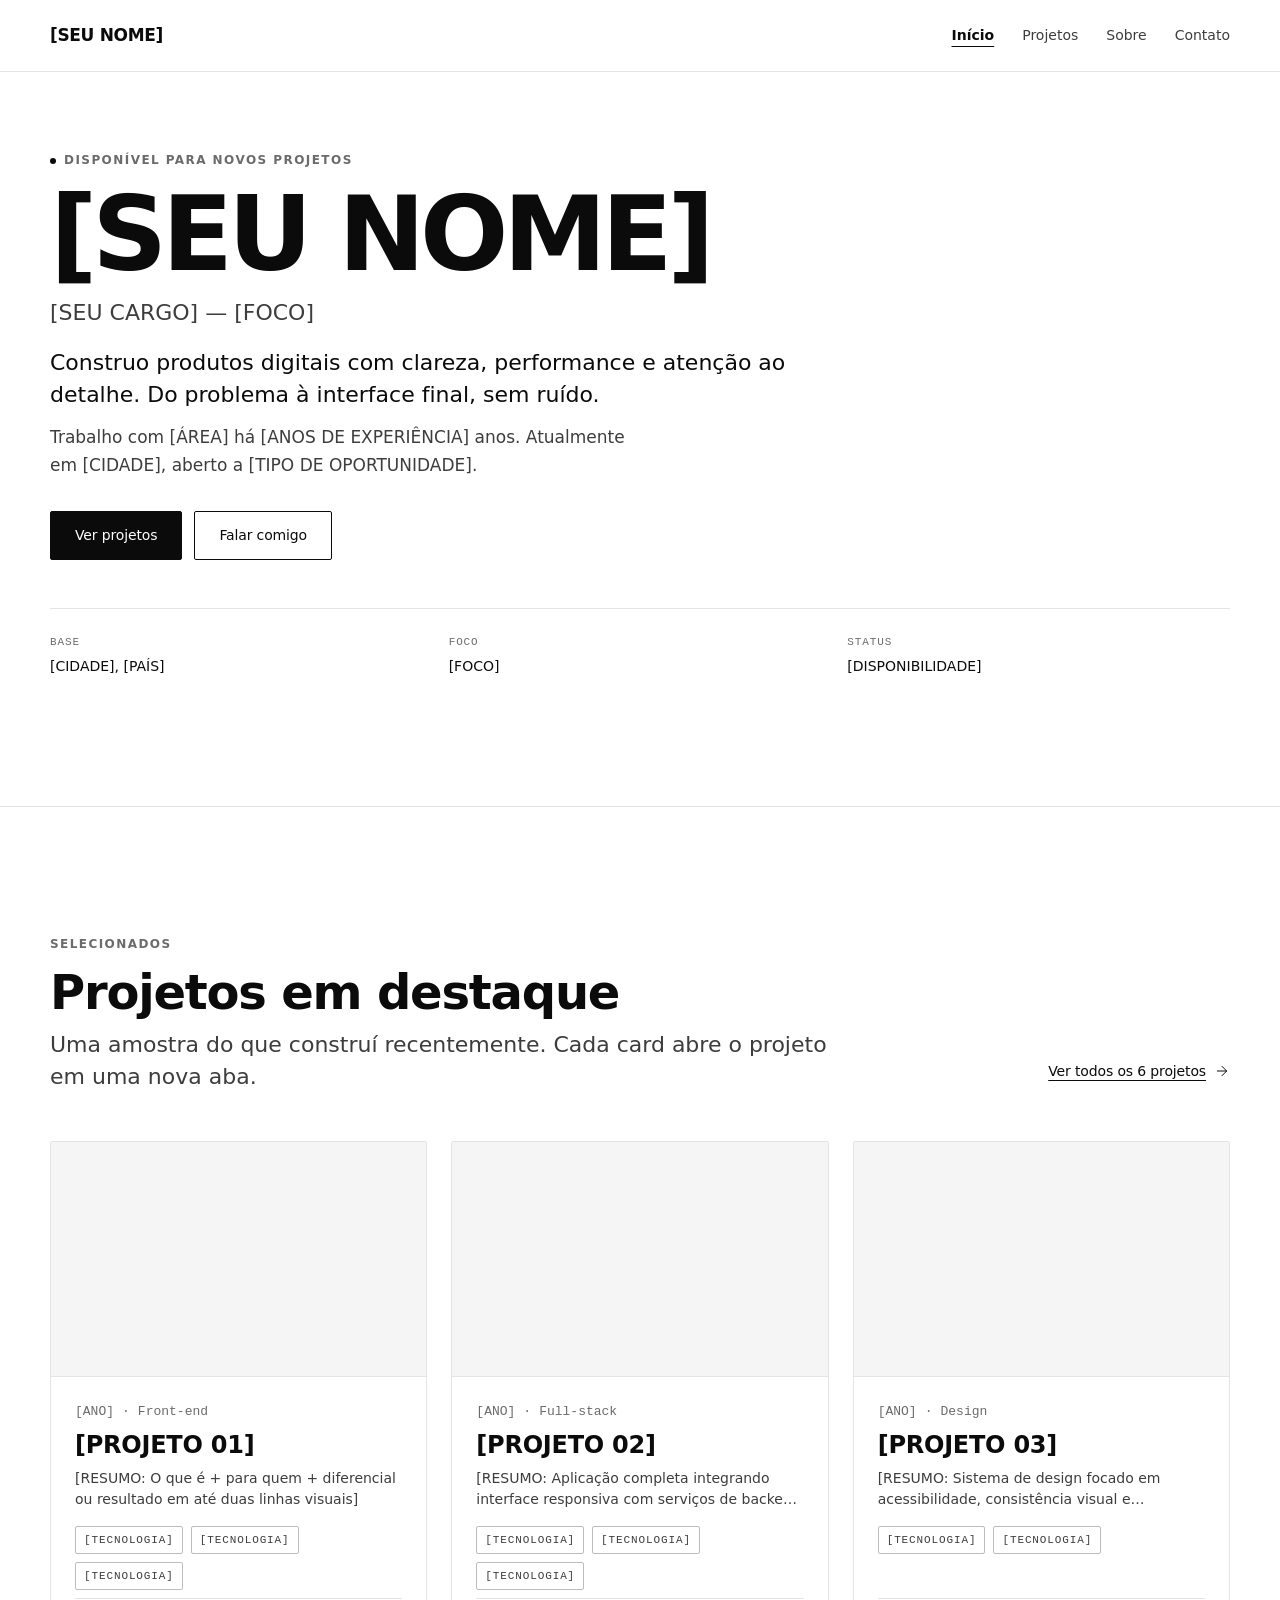
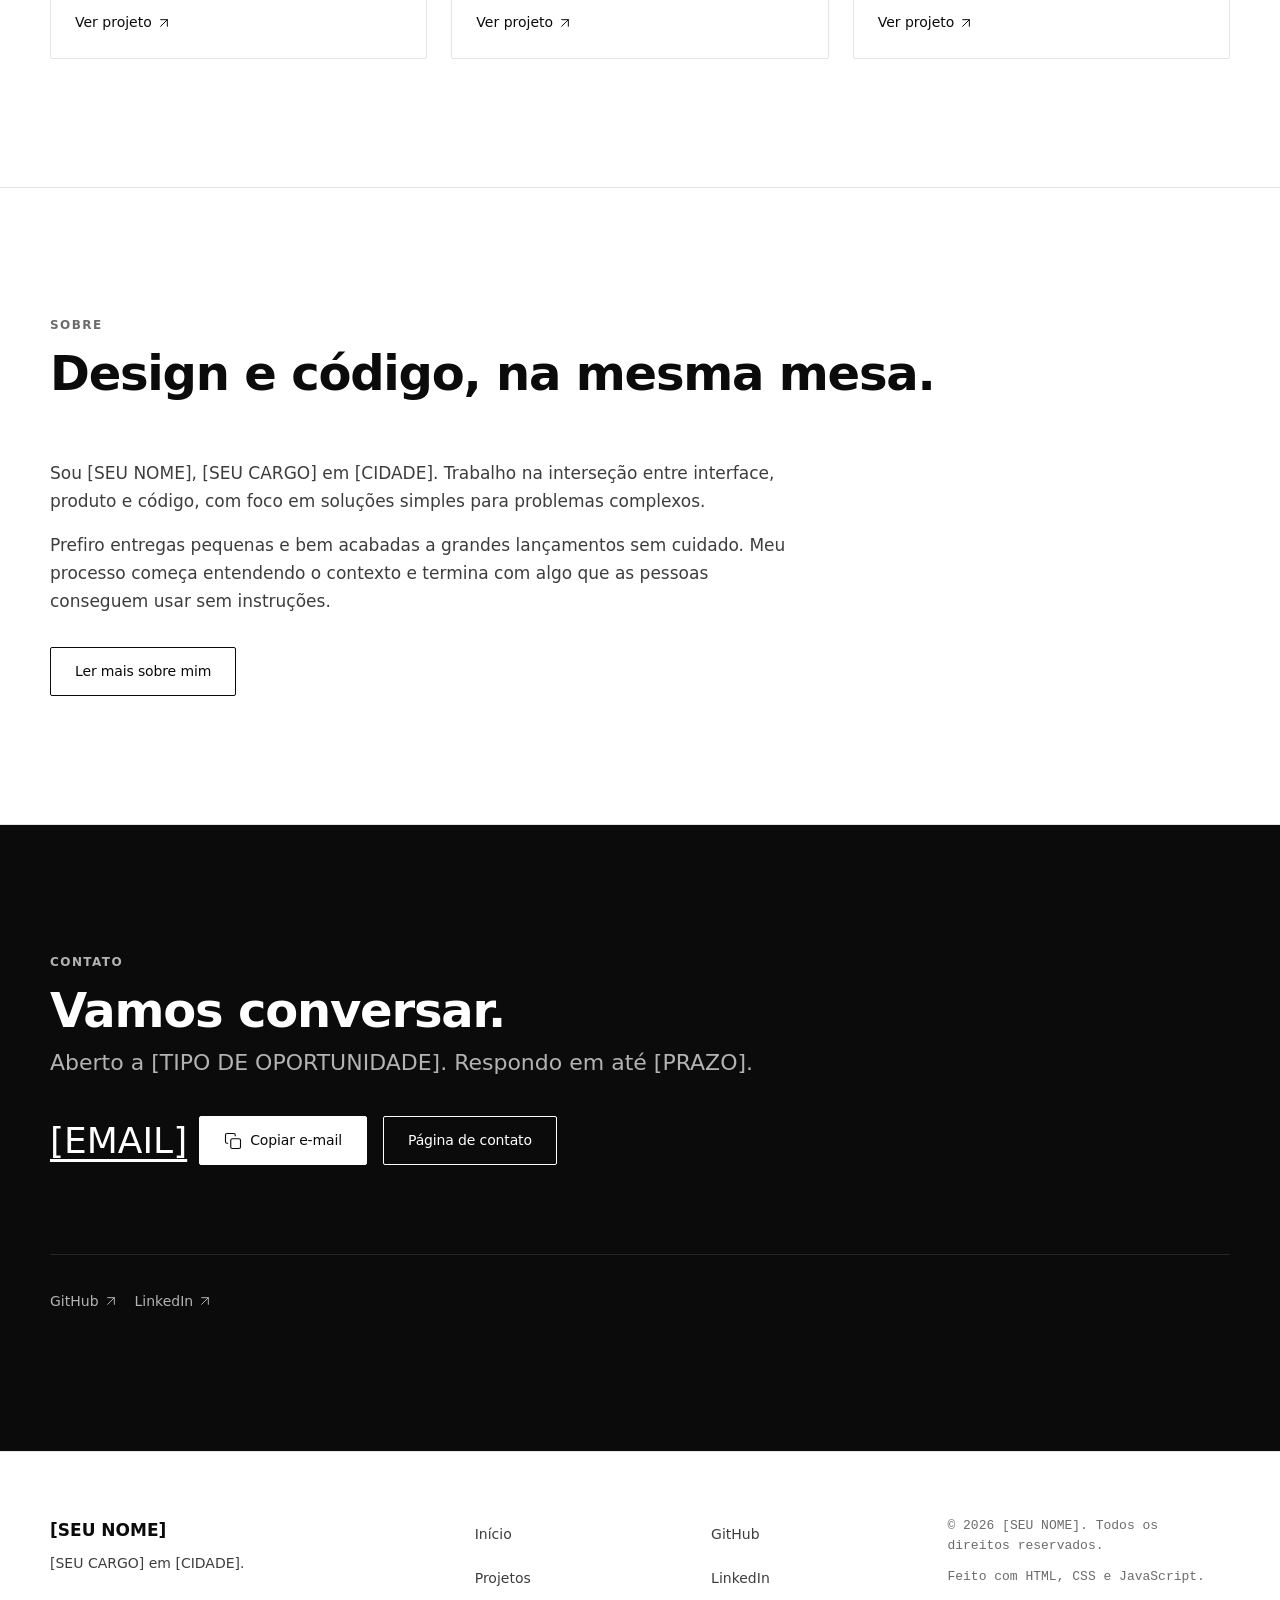
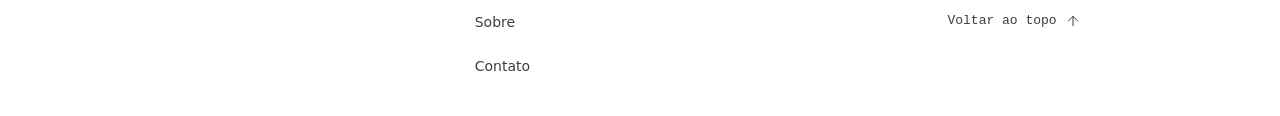
==== index.html @ 024c649b "feat: implementa site pessoal e portfolio minimalista editorial" ====
<!DOCTYPE html>
<html lang="pt-BR">
<head>
  <meta charset="UTF-8" />
  <meta name="viewport" content="width=device-width, initial-scale=1.0" />
  <!-- TODO(content): substituir pelo nome real e cargo -->
  <title>[SEU NOME] — [SEU CARGO]</title>
  <!-- TODO(content): substituir pela descrição definitiva -->
  <meta name="description" content="Portfólio de [SEU NOME], [SEU CARGO] em [CIDADE]. Projetos de [ÁREA] com foco em clareza, performance e detalhe." />
  <!-- TODO(content): substituir pelo usuário real do GitHub -->
  <link rel="canonical" href="https://[USUARIO].github.io/" />

  <!-- Open Graph textual -->
  <meta property="og:type" content="website" />
  <meta property="og:locale" content="pt_BR" />
  <!-- TODO(content): substituir nome e dados OG -->
  <meta property="og:site_name" content="[SEU NOME]" />
  <meta property="og:title" content="[SEU NOME] — [SEU CARGO]" />
  <meta property="og:description" content="Portfólio de [SEU NOME], [SEU CARGO] em [CIDADE]. Projetos de [ÁREA] com foco em clareza, performance e detalhe." />
  <meta property="og:url" content="https://[USUARIO].github.io/" />
  <meta name="twitter:card" content="summary" />
  <meta name="theme-color" content="#ffffff" />

  <link rel="stylesheet" href="assets/css/styles.css" />
</head>
<body>
  <a href="#main-content" class="skip-link">Pular para o conteúdo</a>

  <!-- Header Global -->
  <header class="site-header">
    <div class="container site-header__inner">
      <!-- TODO(content): substituir pelo nome real ou marca -->
      <a href="index.html" class="brand" aria-label="Página inicial">[SEU NOME]</a>

      <nav class="site-nav" aria-label="Navegação principal">
        <ul class="site-nav__list">
          <li><a href="index.html" class="site-nav__link" aria-current="page">Início</a></li>
          <li><a href="projetos.html" class="site-nav__link">Projetos</a></li>
          <li><a href="sobre.html" class="site-nav__link">Sobre</a></li>
          <li><a href="contato.html" class="site-nav__link">Contato</a></li>
        </ul>
      </nav>

      <button type="button" class="nav-toggle" data-nav-toggle aria-expanded="false" aria-controls="mobile-nav" aria-label="Abrir menu">
        <svg class="icon icon-menu" width="20" height="20" viewBox="0 0 24 24" fill="none" stroke="currentColor" stroke-width="1.5" stroke-linecap="round" stroke-linejoin="round" aria-hidden="true" focusable="false">
          <line x1="3" y1="12" x2="21" y2="12"></line>
          <line x1="3" y1="6" x2="21" y2="6"></line>
          <line x1="3" y1="18" x2="21" y2="18"></line>
        </svg>
        <svg class="icon icon-close" width="20" height="20" viewBox="0 0 24 24" fill="none" stroke="currentColor" stroke-width="1.5" stroke-linecap="round" stroke-linejoin="round" aria-hidden="true" focusable="false" style="display: none;">
          <line x1="18" y1="6" x2="6" y2="18"></line>
          <line x1="6" y1="6" x2="18" y2="18"></line>
        </svg>
      </button>
    </div>
  </header>

  <!-- Menu Mobile Overlay -->
  <nav id="mobile-nav" class="mobile-menu" data-mobile-menu aria-label="Navegação mobile">
    <ul class="mobile-menu__list">
      <li class="mobile-menu__item"><a href="index.html" class="mobile-menu__link" aria-current="page">Início</a></li>
      <li class="mobile-menu__item"><a href="projetos.html" class="mobile-menu__link">Projetos</a></li>
      <li class="mobile-menu__item"><a href="sobre.html" class="mobile-menu__link">Sobre</a></li>
      <li class="mobile-menu__item"><a href="contato.html" class="mobile-menu__link">Contato</a></li>
    </ul>
  </nav>

  <main id="main-content">
    <!-- Hero Section -->
    <section class="hero" id="inicio">
      <div class="container">
        <div class="hero__status">
          <span class="hero__status-dot" aria-hidden="true"></span>
          <span>Disponível para novos projetos</span>
        </div>

        <!-- TODO(content): substituir pelo nome real -->
        <h1 class="hero__title">[SEU NOME]</h1>

        <!-- TODO(content): substituir pelo cargo e foco -->
        <p class="hero__role">[SEU CARGO] — [FOCO]</p>

        <p class="hero__lead">Construo produtos digitais com clareza, performance e atenção ao detalhe. Do problema à interface final, sem ruído.</p>

        <!-- TODO(content): substituir pelos dados reais -->
        <p class="hero__bio">Trabalho com [ÁREA] há [ANOS DE EXPERIÊNCIA] anos. Atualmente em [CIDADE], aberto a [TIPO DE OPORTUNIDADE].</p>

        <div class="hero__actions">
          <a href="#destaques" class="btn btn--primary">Ver projetos</a>
          <a href="#contato" class="btn btn--secondary">Falar comigo</a>
        </div>

        <div class="hero__meta">
          <div class="hero__meta-item">
            <span class="hero__meta-label">Base</span>
            <!-- TODO(content): substituir por cidade e país -->
            <span class="hero__meta-value">[CIDADE], [PAÍS]</span>
          </div>
          <div class="hero__meta-item">
            <span class="hero__meta-label">Foco</span>
            <!-- TODO(content): substituir pelo foco profissional -->
            <span class="hero__meta-value">[FOCO]</span>
          </div>
          <div class="hero__meta-item">
            <span class="hero__meta-label">Status</span>
            <!-- TODO(content): substituir pela disponibilidade -->
            <span class="hero__meta-value">[DISPONIBILIDADE]</span>
          </div>
        </div>
      </div>
    </section>

    <!-- Seção: Projetos em Destaque -->
    <section class="section" id="destaques" data-reveal>
      <div class="container">
        <div class="section-head section-head--with-action">
          <div>
            <span class="section-head__label">Selecionados</span>
            <h2 class="section-head__title">Projetos em destaque</h2>
            <p class="section-head__lead">Uma amostra do que construí recentemente. Cada card abre o projeto em uma nova aba.</p>
          </div>
          <div class="section-head__action">
            <a href="projetos.html" class="btn btn--ghost">
              Ver todos os 6 projetos
              <svg class="icon" width="16" height="16" viewBox="0 0 24 24" fill="none" stroke="currentColor" stroke-width="1.5" stroke-linecap="round" stroke-linejoin="round" aria-hidden="true" focusable="false">
                <line x1="5" y1="12" x2="19" y2="12"></line>
                <polyline points="12 5 19 12 12 19"></polyline>
              </svg>
            </a>
          </div>
        </div>

        <div class="projects-grid">
          <!-- Projeto 01 (Front-end) -->
          <article class="project-card" data-category="frontend">
            <!-- TODO(content): substituir pela URL do projeto -->
            <a class="project-card__link" href="https://github.com/[USUARIO]/[REPO-01]" target="_blank" rel="noopener noreferrer">
              <figure class="project-card__media">
                <!-- TODO(content): substituir alt da imagem -->
                <img src="assets/img/projects/projeto-01.webp" alt="Tela do projeto [PROJETO 01] com visual monocromático e navegação fluida" width="1600" height="1000" loading="lazy" decoding="async" />
              </figure>
              <div class="project-card__body">
                <p class="project-card__meta">
                  <!-- TODO(content): ano do projeto -->
                  <span>[ANO]</span>
                  <span aria-hidden="true">·</span>
                  <span>Front-end</span>
                </p>
                <!-- TODO(content): título do projeto -->
                <h3 class="project-card__title">[PROJETO 01]</h3>
                <!-- TODO(content): resumo do projeto (máx 160 caracteres) -->
                <p class="project-card__summary">[RESUMO: O que é + para quem + diferencial ou resultado em até duas linhas visuais]</p>
                <ul class="tag-list" aria-label="Tecnologias utilizadas">
                  <!-- TODO(content): tecnologias -->
                  <li class="tag">[TECNOLOGIA]</li>
                  <li class="tag">[TECNOLOGIA]</li>
                  <li class="tag">[TECNOLOGIA]</li>
                </ul>
                <div class="project-card__footer">
                  <span class="project-card__cta">
                    Ver projeto
                    <span class="sr-only">(abre em nova aba)</span>
                    <svg class="icon" width="16" height="16" viewBox="0 0 24 24" fill="none" stroke="currentColor" stroke-width="1.5" stroke-linecap="round" stroke-linejoin="round" aria-hidden="true" focusable="false">
                      <line x1="7" y1="17" x2="17" y2="7"></line>
                      <polyline points="7 7 17 7 17 17"></polyline>
                    </svg>
                  </span>
                </div>
              </div>
            </a>
          </article>

          <!-- Projeto 02 (Full-stack) -->
          <article class="project-card" data-category="fullstack">
            <!-- TODO(content): substituir pela URL do projeto -->
            <a class="project-card__link" href="https://github.com/[USUARIO]/[REPO-02]" target="_blank" rel="noopener noreferrer">
              <figure class="project-card__media">
                <!-- TODO(content): substituir alt da imagem -->
                <img src="assets/img/projects/projeto-02.webp" alt="Tela do projeto [PROJETO 02] destacando interface de gerenciamento" width="1600" height="1000" loading="lazy" decoding="async" />
              </figure>
              <div class="project-card__body">
                <p class="project-card__meta">
                  <!-- TODO(content): ano do projeto -->
                  <span>[ANO]</span>
                  <span aria-hidden="true">·</span>
                  <span>Full-stack</span>
                </p>
                <!-- TODO(content): título do projeto -->
                <h3 class="project-card__title">[PROJETO 02]</h3>
                <!-- TODO(content): resumo do projeto -->
                <p class="project-card__summary">[RESUMO: Aplicação completa integrando interface responsiva com serviços de backend rápidos]</p>
                <ul class="tag-list" aria-label="Tecnologias utilizadas">
                  <!-- TODO(content): tecnologias -->
                  <li class="tag">[TECNOLOGIA]</li>
                  <li class="tag">[TECNOLOGIA]</li>
                  <li class="tag">[TECNOLOGIA]</li>
                </ul>
                <div class="project-card__footer">
                  <span class="project-card__cta">
                    Ver projeto
                    <span class="sr-only">(abre em nova aba)</span>
                    <svg class="icon" width="16" height="16" viewBox="0 0 24 24" fill="none" stroke="currentColor" stroke-width="1.5" stroke-linecap="round" stroke-linejoin="round" aria-hidden="true" focusable="false">
                      <line x1="7" y1="17" x2="17" y2="7"></line>
                      <polyline points="7 7 17 7 17 17"></polyline>
                    </svg>
                  </span>
                </div>
              </div>
            </a>
          </article>

          <!-- Projeto 03 (Design) -->
          <article class="project-card" data-category="design">
            <!-- TODO(content): substituir pela URL do projeto -->
            <a class="project-card__link" href="https://github.com/[USUARIO]/[REPO-03]" target="_blank" rel="noopener noreferrer">
              <figure class="project-card__media">
                <!-- TODO(content): substituir alt da imagem -->
                <img src="assets/img/projects/projeto-03.webp" alt="Tela do projeto [PROJETO 03] com documentação de design system" width="1600" height="1000" loading="lazy" decoding="async" />
              </figure>
              <div class="project-card__body">
                <p class="project-card__meta">
                  <!-- TODO(content): ano do projeto -->
                  <span>[ANO]</span>
                  <span aria-hidden="true">·</span>
                  <span>Design</span>
                </p>
                <!-- TODO(content): título do projeto -->
                <h3 class="project-card__title">[PROJETO 03]</h3>
                <!-- TODO(content): resumo do projeto -->
                <p class="project-card__summary">[RESUMO: Sistema de design focado em acessibilidade, consistência visual e componentes reutilizáveis]</p>
                <ul class="tag-list" aria-label="Tecnologias utilizadas">
                  <!-- TODO(content): tecnologias -->
                  <li class="tag">[TECNOLOGIA]</li>
                  <li class="tag">[TECNOLOGIA]</li>
                </ul>
                <div class="project-card__footer">
                  <span class="project-card__cta">
                    Ver projeto
                    <span class="sr-only">(abre em nova aba)</span>
                    <svg class="icon" width="16" height="16" viewBox="0 0 24 24" fill="none" stroke="currentColor" stroke-width="1.5" stroke-linecap="round" stroke-linejoin="round" aria-hidden="true" focusable="false">
                      <line x1="7" y1="17" x2="17" y2="7"></line>
                      <polyline points="7 7 17 7 17 17"></polyline>
                    </svg>
                  </span>
                </div>
              </div>
            </a>
          </article>
        </div>
      </div>
    </section>

    <!-- Seção: Sobre (Resumo) -->
    <section class="section" id="sobre" data-reveal>
      <div class="container">
        <div class="section-head">
          <span class="section-head__label">Sobre</span>
          <h2 class="section-head__title">Design e código, na mesma mesa.</h2>
        </div>

        <div class="about-bio" style="margin-bottom: var(--space-6);">
          <!-- TODO(content): bio resumida com dados reais -->
          <p>Sou [SEU NOME], [SEU CARGO] em [CIDADE]. Trabalho na interseção entre interface, produto e código, com foco em soluções simples para problemas complexos.</p>
          <p>Prefiro entregas pequenas e bem acabadas a grandes lançamentos sem cuidado. Meu processo começa entendendo o contexto e termina com algo que as pessoas conseguem usar sem instruções.</p>
        </div>

        <a href="sobre.html" class="btn btn--secondary">Ler mais sobre mim</a>
      </div>
    </section>

    <!-- Seção: Faixa de Contato Invertida -->
    <section class="contact-strip" id="contato" data-reveal>
      <div class="container">
        <span class="section-head__label">Contato</span>
        <h2 class="section-head__title">Vamos conversar.</h2>
        <!-- TODO(content): substituir tipo de oportunidade e prazo -->
        <p class="section-head__lead">Aberto a [TIPO DE OPORTUNIDADE]. Respondo em até [PRAZO].</p>

        <div class="contact-strip__box">
          <div class="contact-strip__email-row">
            <!-- TODO(content): substituir pelo e-mail real -->
            <a href="mailto:[EMAIL]" class="contact-strip__email">[EMAIL]</a>
            <div class="contact-strip__actions">
              <!-- TODO(content): substituir data-email pelo e-mail real -->
              <button type="button" class="btn btn--inverse" data-copy-email data-email="[EMAIL]" data-feedback-id="home-feedback">
                <svg class="icon icon-copy" width="18" height="18" viewBox="0 0 24 24" fill="none" stroke="currentColor" stroke-width="1.5" stroke-linecap="round" stroke-linejoin="round" aria-hidden="true" focusable="false">
                  <rect x="9" y="9" width="13" height="13" rx="2" ry="2"></rect>
                  <path d="M5 15H4a2 2 0 0 1-2-2V4a2 2 0 0 1 2-2h9a2 2 0 0 1 2 2v1"></path>
                </svg>
                <span>Copiar e-mail</span>
              </button>
              <a href="contato.html" class="btn btn--secondary" style="border-color: #ffffff; color: #ffffff;">Página de contato</a>
            </div>
          </div>

          <span class="copy-feedback" data-copy-feedback="home-feedback" aria-live="polite" style="color: var(--color-inverse-muted);"></span>

          <div class="contact-strip__socials">
            <!-- TODO(content): substituir links reais -->
            <a href="https://github.com/[USUARIO]" class="contact-strip__social-link" target="_blank" rel="noopener noreferrer">
              GitHub
              <span class="sr-only">(abre em nova aba)</span>
              <svg class="icon" width="16" height="16" viewBox="0 0 24 24" fill="none" stroke="currentColor" stroke-width="1.5" stroke-linecap="round" stroke-linejoin="round" aria-hidden="true" focusable="false">
                <line x1="7" y1="17" x2="17" y2="7"></line>
                <polyline points="7 7 17 7 17 17"></polyline>
              </svg>
            </a>
            <a href="https://www.linkedin.com/in/[USUARIO]/" class="contact-strip__social-link" target="_blank" rel="noopener noreferrer">
              LinkedIn
              <span class="sr-only">(abre em nova aba)</span>
              <svg class="icon" width="16" height="16" viewBox="0 0 24 24" fill="none" stroke="currentColor" stroke-width="1.5" stroke-linecap="round" stroke-linejoin="round" aria-hidden="true" focusable="false">
                <line x1="7" y1="17" x2="17" y2="7"></line>
                <polyline points="7 7 17 7 17 17"></polyline>
              </svg>
            </a>
          </div>
        </div>
      </div>
    </section>
  </main>

  <!-- Footer Global -->
  <footer class="site-footer">
    <div class="container site-footer__grid">
      <div>
        <!-- TODO(content): substituir pelo nome real e cargo -->
        <p class="site-footer__brand-title">[SEU NOME]</p>
        <p class="site-footer__tagline">[SEU CARGO] em [CIDADE].</p>
      </div>

      <nav aria-label="Navegação secundária do rodapé">
        <ul class="site-footer__nav-list">
          <li><a href="index.html" class="site-footer__link">Início</a></li>
          <li><a href="projetos.html" class="site-footer__link">Projetos</a></li>
          <li><a href="sobre.html" class="site-footer__link">Sobre</a></li>
          <li><a href="contato.html" class="site-footer__link">Contato</a></li>
        </ul>
      </nav>

      <ul class="site-footer__social-list" aria-label="Redes sociais">
        <!-- TODO(content): links sociais -->
        <li>
          <a href="https://github.com/[USUARIO]" class="site-footer__link" target="_blank" rel="noopener noreferrer">
            GitHub <span class="sr-only">(abre em nova aba)</span>
          </a>
        </li>
        <li>
          <a href="https://www.linkedin.com/in/[USUARIO]/" class="site-footer__link" target="_blank" rel="noopener noreferrer">
            LinkedIn <span class="sr-only">(abre em nova aba)</span>
          </a>
        </li>
      </ul>

      <div class="site-footer__meta">
        <!-- TODO(content): copyright -->
        <p>© <span data-year>2026</span> [SEU NOME]. Todos os direitos reservados.</p>
        <p>Feito com HTML, CSS e JavaScript.</p>
        <a href="#inicio" class="site-footer__back-to-top" data-back-to-top>
          Voltar ao topo
          <svg class="icon" width="16" height="16" viewBox="0 0 24 24" fill="none" stroke="currentColor" stroke-width="1.5" stroke-linecap="round" stroke-linejoin="round" aria-hidden="true" focusable="false">
            <line x1="12" y1="19" x2="12" y2="5"></line>
            <polyline points="5 12 12 5 19 12"></polyline>
          </svg>
        </a>
      </div>
    </div>
  </footer>

  <script src="assets/js/main.js" defer></script>
</body>
</html>
---- assets/css/styles.css ----
@layer reset, tokens, base, layout, components, utilities;

/* ==========================================================================
   Camada: Tokens do Design System
   ========================================================================== */
@layer tokens {
  :root {
    /* ---- Cor ---- */
    --color-bg: #ffffff;
    --color-bg-subtle: #f5f5f5;
    --color-ink: #0b0b0b;
    --color-ink-2: #3d3d3d;
    --color-ink-3: #6b6b6b;
    --color-line: #e4e4e4;
    --color-line-strong: #bdbdbd;
    --color-line-interactive: #8a8a8a;
    --color-inverse-bg: #0b0b0b;
    --color-inverse-ink: #ffffff;
    --color-inverse-muted: #b3b3b3;
    --color-focus: #0b0b0b;
    --color-focus-inverse: #ffffff;

    /* ---- Tipografia ---- */
    --font-sans: ui-sans-serif, system-ui, -apple-system, "Segoe UI", Roboto,
      "Helvetica Neue", Arial, sans-serif;
    --font-mono: ui-monospace, SFMono-Regular, "SF Mono", Menlo, Consolas,
      "Liberation Mono", monospace;

    --fs-display: clamp(2.75rem, 9vw, 6.5rem);
    --fs-h1: clamp(2.5rem, 6vw, 4.5rem);
    --fs-h2: clamp(2rem, 4.5vw, 3rem);
    --fs-h3: clamp(1.25rem, 1.1rem + 0.5vw, 1.5rem);
    --fs-lead: clamp(1.125rem, 1rem + 0.5vw, 1.375rem);
    --fs-body: clamp(1rem, 0.97rem + 0.15vw, 1.0625rem);
    --fs-small: 0.875rem;
    --fs-label: 0.75rem;
    --fs-mono: 0.8125rem;
    --fs-tag: 0.6875rem;

    --lh-display: 0.92;
    --lh-h1: 1;
    --lh-h2: 1.05;
    --lh-h3: 1.25;
    --lh-lead: 1.45;
    --lh-body: 1.65;
    --lh-small: 1.5;

    --tracking-display: -0.05em;
    --tracking-h1: -0.035em;
    --tracking-h2: -0.025em;
    --tracking-h3: -0.01em;
    --tracking-label: 0.12em;

    /* ---- Espaço (escala de 4px) ---- */
    --space-1: 0.25rem;  /*  4px */
    --space-2: 0.5rem;   /*  8px */
    --space-3: 0.75rem;  /* 12px */
    --space-4: 1rem;     /* 16px */
    --space-5: 1.5rem;   /* 24px */
    --space-6: 2rem;     /* 32px */
    --space-7: 3rem;     /* 48px */
    --space-8: 4rem;     /* 64px */
    --space-9: 6rem;     /* 96px */
    --space-10: 8rem;    /* 128px */

    /* ---- Layout ---- */
    --container: 73.75rem;                    /* 1180px */
    --gutter: clamp(1.25rem, 5vw, 3rem);
    --section-y: clamp(4rem, 10vw, 8rem);
    --header-h: 4rem; /* mobile: 64px; 72px a partir de 768px */
    --prose-max: 68ch;
    --lead-max: 56ch;

    /* ---- Borda ---- */
    --border: 1px solid var(--color-line);
    --border-strong: 1px solid var(--color-line-strong);
    --radius: 2px;

    /* ---- Movimento ---- */
    --ease-out: cubic-bezier(0.22, 1, 0.36, 1);
    --dur-fast: 150ms;
    --dur-base: 250ms;
    --dur-slow: 600ms;

    /* ---- Camadas ---- */
    --z-header: 100;
    --z-menu: 200;
    --z-skip: 300;
  }

  @media (min-width: 768px) {
    :root {
      --header-h: 4.5rem; /* 72px */
    }
  }

  @media (prefers-reduced-motion: reduce) {
    *,
    *::before,
    *::after {
      animation-duration: 0.01ms !important;
      animation-iteration-count: 1 !important;
      transition-duration: 0.01ms !important;
      scroll-behavior: auto !important;
    }
  }
}

/* ==========================================================================
   Camada: Reset Essencial
   ========================================================================== */
@layer reset {
  *,
  *::before,
  *::after {
    box-sizing: border-box;
    margin: 0;
    padding: 0;
  }

  html {
    scroll-behavior: smooth;
    -webkit-text-size-adjust: 100%;
  }

  body {
    min-height: 100vh;
    text-rendering: optimizeSpeed;
  }

  img,
  svg {
    display: block;
    max-width: 100%;
    height: auto;
  }

  button,
  input,
  textarea,
  select {
    font: inherit;
    color: inherit;
  }

  button {
    background: none;
    border: 0;
    cursor: pointer;
    padding: 0;
  }

  a {
    color: inherit;
    text-decoration: none;
  }

  ul,
  ol {
    list-style: none;
  }

  figure {
    margin: 0;
  }
}

/* ==========================================================================
   Camada: Base
   ========================================================================== */
@layer base {
  body {
    background-color: var(--color-bg);
    color: var(--color-ink);
    font-family: var(--font-sans);
    font-size: var(--fs-body);
    line-height: var(--lh-body);
    -webkit-font-smoothing: antialiased;
    -moz-osx-font-smoothing: grayscale;
  }

  ::selection {
    background-color: var(--color-ink);
    color: var(--color-bg);
  }

  :focus-visible {
    outline: 2px solid var(--color-focus);
    outline-offset: 2px;
  }

  h1,
  h2,
  h3,
  h4 {
    font-weight: 600;
    color: var(--color-ink);
    text-wrap: balance;
  }

  p {
    text-wrap: pretty;
  }

  hr {
    border: 0;
    border-top: 1px solid var(--color-line);
    margin: var(--space-6) 0;
  }
}

/* ==========================================================================
   Camada: Layout
   ========================================================================== */
@layer layout {
  .container {
    width: min(100% - (var(--gutter) * 2), var(--container));
    margin-inline: auto;
  }

  .section {
    padding-block: var(--section-y);
    border-bottom: 1px solid var(--color-line);
  }

  .section:last-of-type {
    border-bottom: 0;
  }

  /* ---- Header ---- */
  .site-header {
    position: sticky;
    top: 0;
    height: var(--header-h);
    background-color: var(--color-bg);
    border-bottom: 1px solid var(--color-line);
    z-index: var(--z-header);
  }

  .site-header__inner {
    height: 100%;
    display: flex;
    align-items: center;
    justify-content: space-between;
  }

  .brand {
    font-size: var(--fs-body);
    font-weight: 600;
    letter-spacing: -0.02em;
    color: var(--color-ink);
    display: inline-flex;
    align-items: center;
    min-height: 44px;
  }

  .brand:hover {
    color: var(--color-ink-2);
  }

  .site-nav {
    display: none;
  }

  @media (min-width: 768px) {
    .site-nav {
      display: flex;
    }

    .site-nav__list {
      display: flex;
      gap: 28px;
      align-items: center;
    }

    .site-nav__link {
      display: inline-flex;
      align-items: center;
      min-height: 44px;
      font-size: var(--fs-small);
      color: var(--color-ink-2);
      transition: color var(--dur-fast) var(--ease-out);
    }

    .site-nav__link:hover {
      color: var(--color-ink);
    }

    .site-nav__link[aria-current="page"] {
      color: var(--color-ink);
      font-weight: 600;
      text-decoration: underline;
      text-underline-offset: 6px;
      text-decoration-thickness: 1px;
    }
  }

  .nav-toggle {
    display: flex;
    align-items: center;
    justify-content: center;
    width: 44px;
    height: 44px;
    color: var(--color-ink);
    border: 1px solid transparent;
    border-radius: var(--radius);
  }

  .nav-toggle:focus-visible {
    border-color: var(--color-focus);
  }

  @media (min-width: 768px) {
    .nav-toggle {
      display: none;
    }
  }

  /* ---- Menu Mobile Overlay ---- */
  .mobile-menu {
    position: fixed;
    top: var(--header-h);
    left: 0;
    width: 100%;
    height: calc(100vh - var(--header-h));
    background-color: var(--color-bg);
    z-index: var(--z-menu);
    padding: var(--space-6) var(--gutter);
    display: flex;
    flex-direction: column;
    visibility: hidden;
    opacity: 0;
    pointer-events: none;
    transform: translateY(-8px);
    transition: opacity var(--dur-base) var(--ease-out),
      transform var(--dur-base) var(--ease-out),
      visibility var(--dur-base);
  }

  .mobile-menu.is-open {
    visibility: visible;
    opacity: 1;
    pointer-events: auto;
    transform: translateY(0);
  }

  .mobile-menu__list {
    display: flex;
    flex-direction: column;
  }

  .mobile-menu__item {
    border-bottom: 1px solid var(--color-line);
  }

  .mobile-menu__link {
    display: flex;
    align-items: center;
    min-height: 56px;
    font-size: var(--fs-h2);
    font-weight: 600;
    letter-spacing: var(--tracking-h2);
    color: var(--color-ink);
  }

  .mobile-menu__link[aria-current="page"] {
    text-decoration: underline;
    text-underline-offset: 6px;
  }

  /* ---- Footer ---- */
  .site-footer {
    background-color: var(--color-bg);
    border-top: 1px solid var(--color-line);
    padding-block: var(--space-8) var(--space-6);
  }

  .site-footer__grid {
    display: grid;
    grid-template-columns: 1fr;
    gap: var(--space-6);
  }

  @media (min-width: 768px) {
    .site-footer__grid {
      grid-template-columns: 2fr 1fr 1fr 1.5fr;
      gap: var(--space-7);
    }
  }

  .site-footer__brand-title {
    font-size: var(--fs-body);
    font-weight: 600;
    margin-bottom: var(--space-2);
  }

  .site-footer__tagline {
    font-size: var(--fs-small);
    color: var(--color-ink-2);
    max-width: 32ch;
  }

  .site-footer__nav-list,
  .site-footer__social-list {
    display: flex;
    flex-direction: column;
    gap: var(--space-2);
  }

  .site-footer__link {
    display: inline-flex;
    align-items: center;
    min-height: 36px;
    font-size: var(--fs-small);
    color: var(--color-ink-2);
    transition: color var(--dur-fast) var(--ease-out);
  }

  .site-footer__link:hover {
    color: var(--color-ink);
  }

  .site-footer__meta {
    font-family: var(--font-mono);
    font-size: var(--fs-mono);
    color: var(--color-ink-3);
    line-height: 1.5;
    display: flex;
    flex-direction: column;
    gap: var(--space-3);
  }

  .site-footer__back-to-top {
    display: inline-flex;
    align-items: center;
    gap: var(--space-2);
    font-family: var(--font-mono);
    font-size: var(--fs-mono);
    color: var(--color-ink-2);
    min-height: 44px;
  }

  .site-footer__back-to-top:hover {
    color: var(--color-ink);
  }
}

/* ==========================================================================
   Camada: Componentes
   ========================================================================== */
@layer components {
  /* ---- Botões ---- */
  .btn {
    display: inline-flex;
    align-items: center;
    justify-content: center;
    gap: var(--space-2);
    min-height: 44px;
    padding: 12px 24px;
    border-radius: var(--radius);
    font-size: var(--fs-small);
    font-weight: 500;
    letter-spacing: -0.01em;
    cursor: pointer;
    text-align: center;
    transition: background-color var(--dur-fast) var(--ease-out),
      color var(--dur-fast) var(--ease-out),
      border-color var(--dur-fast) var(--ease-out),
      transform var(--dur-fast) var(--ease-out);
  }

  .btn:active {
    transform: translateY(1px);
  }

  .btn--primary {
    background-color: var(--color-ink);
    color: var(--color-bg);
    border: 1px solid var(--color-ink);
  }

  .btn--primary:hover {
    background-color: #262626;
    border-color: #262626;
  }

  .btn--secondary {
    background-color: transparent;
    color: var(--color-ink);
    border: 1px solid var(--color-ink);
  }

  .btn--secondary:hover {
    background-color: var(--color-ink);
    color: var(--color-bg);
  }

  .btn--inverse {
    background-color: var(--color-inverse-ink);
    color: var(--color-inverse-bg);
    border: 1px solid var(--color-inverse-ink);
  }

  .btn--inverse:hover {
    background-color: #e4e4e4;
  }

  .btn--inverse:focus-visible {
    outline-color: var(--color-focus-inverse);
  }

  .btn--ghost {
    background-color: transparent;
    color: var(--color-ink);
    border: 0;
    padding: 0;
    min-height: 44px;
    text-decoration: underline;
    text-underline-offset: 4px;
  }

  .btn--ghost:hover {
    color: var(--color-ink-2);
  }

  /* ---- Tags ---- */
  .tag-list {
    display: flex;
    flex-wrap: wrap;
    gap: var(--space-2);
  }

  .tag {
    font-family: var(--font-mono);
    font-size: var(--fs-tag);
    text-transform: uppercase;
    letter-spacing: 0.08em;
    padding: 4px 8px;
    border: 1px solid var(--color-line-strong);
    border-radius: var(--radius);
    color: var(--color-ink-2);
    background-color: transparent;
    user-select: none;
  }

  /* ---- Section Header ---- */
  .section-head {
    margin-bottom: var(--space-6);
  }

  @media (min-width: 768px) {
    .section-head {
      margin-bottom: var(--space-7);
      display: flex;
      flex-direction: column;
    }

    .section-head--with-action {
      display: grid;
      grid-template-columns: 1fr auto;
      align-items: flex-end;
      gap: var(--space-4);
    }
  }

  .section-head__label {
    font-size: var(--fs-label);
    font-weight: 600;
    text-transform: uppercase;
    letter-spacing: var(--tracking-label);
    color: var(--color-ink-3);
    margin-bottom: var(--space-3);
    display: block;
  }

  .section-head__title {
    font-size: var(--fs-h2);
    letter-spacing: var(--tracking-h2);
    line-height: var(--lh-h2);
    color: var(--color-ink);
    margin-bottom: var(--space-3);
  }

  .section-head__lead {
    font-size: var(--fs-lead);
    line-height: var(--lh-lead);
    color: var(--color-ink-2);
    max-width: var(--lead-max);
  }

  .section-head__action {
    margin-top: var(--space-4);
  }

  @media (min-width: 768px) {
    .section-head__action {
      margin-top: 0;
    }
  }

  /* ---- Hero ---- */
  .hero {
    padding-top: clamp(3rem, 8vh, 6rem);
    padding-bottom: var(--section-y);
    border-bottom: 1px solid var(--color-line);
  }

  .hero__status {
    display: inline-flex;
    align-items: center;
    gap: var(--space-2);
    font-size: var(--fs-label);
    font-weight: 600;
    text-transform: uppercase;
    letter-spacing: var(--tracking-label);
    color: var(--color-ink-3);
    margin-bottom: var(--space-4);
  }

  .hero__status-dot {
    width: 6px;
    height: 6px;
    border-radius: 50%;
    background-color: var(--color-ink);
  }

  .hero__title {
    font-size: var(--fs-display);
    line-height: var(--lh-display);
    letter-spacing: var(--tracking-display);
    color: var(--color-ink);
    margin-bottom: var(--space-3);
  }

  .hero__role {
    font-size: var(--fs-lead);
    color: var(--color-ink-2);
    margin-bottom: var(--space-4);
    font-weight: 500;
  }

  .hero__lead {
    font-size: var(--fs-lead);
    line-height: var(--lh-lead);
    color: var(--color-ink);
    max-width: var(--lead-max);
    margin-bottom: var(--space-3);
  }

  .hero__bio {
    font-size: var(--fs-body);
    line-height: var(--lh-body);
    color: var(--color-ink-2);
    max-width: var(--lead-max);
    margin-bottom: var(--space-6);
  }

  .hero__actions {
    display: flex;
    flex-direction: column;
    gap: var(--space-3);
    margin-bottom: var(--space-7);
  }

  @media (min-width: 640px) {
    .hero__actions {
      flex-direction: row;
      align-items: center;
    }
  }

  .hero__meta {
    display: grid;
    grid-template-columns: 1fr;
    gap: var(--space-4);
    padding-top: var(--space-5);
    border-top: 1px solid var(--color-line);
  }

  @media (min-width: 640px) {
    .hero__meta {
      grid-template-columns: repeat(3, 1fr);
    }
  }

  .hero__meta-item {
    display: flex;
    flex-direction: column;
    gap: var(--space-1);
  }

  .hero__meta-label {
    font-family: var(--font-mono);
    font-size: var(--fs-tag);
    text-transform: uppercase;
    letter-spacing: 0.08em;
    color: var(--color-ink-3);
  }

  .hero__meta-value {
    font-size: var(--fs-small);
    color: var(--color-ink);
  }

  /* ---- Project Card ---- */
  .projects-grid {
    display: grid;
    grid-template-columns: 1fr;
    gap: var(--space-4);
  }

  @media (min-width: 640px) {
    .projects-grid {
      grid-template-columns: repeat(2, 1fr);
      gap: var(--space-5);
    }
  }

  @media (min-width: 1024px) {
    .projects-grid {
      grid-template-columns: repeat(3, 1fr);
      gap: var(--space-5);
    }
  }

  .project-card {
    border: 1px solid var(--color-line);
    border-radius: var(--radius);
    background-color: var(--color-bg);
    transition: border-color var(--dur-base) var(--ease-out),
      transform var(--dur-base) var(--ease-out);
    display: flex;
    flex-direction: column;
  }

  .project-card:hover {
    border-color: var(--color-ink);
    transform: translateY(-2px);
  }

  .project-card:focus-within {
    border-color: var(--color-ink);
  }

  .project-card__link {
    display: flex;
    flex-direction: column;
    height: 100%;
    color: inherit;
  }

  .project-card__media {
    aspect-ratio: 16 / 10;
    background-color: var(--color-bg-subtle);
    overflow: hidden;
    border-bottom: 1px solid var(--color-line);
    position: relative;
  }

  .project-card__media img {
    width: 100%;
    height: 100%;
    object-fit: cover;
    filter: grayscale(1) contrast(1.05);
    transition: transform var(--dur-base) var(--ease-out);
  }

  .project-card:hover .project-card__media img {
    transform: scale(1.03);
  }

  .project-card__body {
    padding: var(--space-4);
    display: flex;
    flex-direction: column;
    flex-grow: 1;
    gap: var(--space-2);
  }

  @media (min-width: 768px) {
    .project-card__body {
      padding: var(--space-5);
    }
  }

  .project-card__meta {
    font-family: var(--font-mono);
    font-size: var(--fs-mono);
    color: var(--color-ink-3);
    display: flex;
    align-items: center;
    gap: var(--space-2);
  }

  .project-card__title {
    font-size: var(--fs-h3);
    line-height: var(--lh-h3);
    letter-spacing: var(--tracking-h3);
    color: var(--color-ink);
  }

  .project-card__summary {
    font-size: var(--fs-small);
    line-height: var(--lh-small);
    color: var(--color-ink-2);
    display: -webkit-box;
    -webkit-line-clamp: 2;
    -webkit-box-orient: vertical;
    overflow: hidden;
    margin-bottom: var(--space-2);
  }

  .project-card__footer {
    margin-top: auto;
    display: flex;
    align-items: center;
    justify-content: space-between;
    padding-top: var(--space-3);
    border-top: 1px solid var(--color-line);
  }

  .project-card__cta {
    display: inline-flex;
    align-items: center;
    gap: var(--space-1);
    font-size: var(--fs-small);
    font-weight: 500;
    color: var(--color-ink);
  }

  /* ---- Filtros (projetos.html) ---- */
  .filters {
    display: none;
    margin-bottom: var(--space-6);
  }

  html.js .filters {
    display: flex;
    flex-direction: column;
    gap: var(--space-3);
  }

  @media (min-width: 768px) {
    html.js .filters {
      flex-direction: row;
      align-items: center;
      justify-content: space-between;
    }
  }

  .filters__list {
    display: flex;
    flex-wrap: wrap;
    gap: var(--space-2);
  }

  .filter-btn {
    height: 40px;
    padding-inline: 16px;
    font-family: var(--font-mono);
    font-size: var(--fs-tag);
    text-transform: uppercase;
    letter-spacing: 0.08em;
    border: 1px solid var(--color-line-interactive);
    border-radius: var(--radius);
    color: var(--color-ink);
    background-color: transparent;
    transition: border-color var(--dur-fast), background-color var(--dur-fast),
      color var(--dur-fast);
  }

  .filter-btn:hover {
    border-color: var(--color-ink);
  }

  .filter-btn[aria-pressed="true"] {
    background-color: var(--color-ink);
    color: var(--color-bg);
    border-color: var(--color-ink);
  }

  .filters__status {
    font-family: var(--font-mono);
    font-size: var(--fs-mono);
    color: var(--color-ink-3);
  }

  /* ---- Estado Vazio ---- */
  .empty-state {
    display: none;
    text-align: center;
    padding-block: var(--space-8);
    grid-column: 1 / -1;
  }

  .empty-state.is-visible {
    display: block;
  }

  .empty-state__title {
    font-size: var(--fs-h3);
    margin-bottom: var(--space-2);
  }

  .empty-state__text {
    font-size: var(--fs-small);
    color: var(--color-ink-2);
    margin-bottom: var(--space-5);
  }

  /* ---- Faixa de Contato Invertida ---- */
  .contact-strip {
    background-color: var(--color-inverse-bg);
    color: var(--color-inverse-ink);
    padding-block: var(--section-y);
  }

  .contact-strip .section-head__label {
    color: var(--color-inverse-muted);
  }

  .contact-strip .section-head__title {
    color: var(--color-inverse-ink);
  }

  .contact-strip .section-head__lead {
    color: var(--color-inverse-muted);
  }

  .contact-strip__box {
    display: flex;
    flex-direction: column;
    gap: var(--space-5);
    margin-top: var(--space-6);
  }

  .contact-strip__email-row {
    display: flex;
    flex-direction: column;
    gap: var(--space-3);
  }

  @media (min-width: 640px) {
    .contact-strip__email-row {
      flex-direction: row;
      align-items: center;
    }
  }

  .contact-strip__email {
    font-size: clamp(1.25rem, 4vw, 2.25rem);
    font-weight: 500;
    color: var(--color-inverse-ink);
    text-decoration: underline;
    text-underline-offset: 6px;
  }

  .contact-strip__email:hover {
    color: var(--color-inverse-muted);
  }

  .contact-strip__actions {
    display: flex;
    flex-wrap: wrap;
    align-items: center;
    gap: var(--space-4);
  }

  .contact-strip__socials {
    display: flex;
    flex-wrap: wrap;
    gap: var(--space-4);
    margin-top: var(--space-4);
    padding-top: var(--space-5);
    border-top: 1px solid #262626;
  }

  .contact-strip__social-link {
    display: inline-flex;
    align-items: center;
    gap: var(--space-1);
    font-size: var(--fs-small);
    color: var(--color-inverse-muted);
    min-height: 44px;
    transition: color var(--dur-fast);
  }

  .contact-strip__social-link:hover {
    color: var(--color-inverse-ink);
  }

  /* ---- Página Sobre (sobre.html) ---- */
  .about-intro {
    display: grid;
    grid-template-columns: 1fr;
    gap: var(--space-6);
    margin-bottom: var(--space-8);
  }

  @media (min-width: 900px) {
    .about-intro {
      grid-template-columns: 5fr 7fr;
      gap: var(--space-8);
      align-items: flex-start;
    }
  }

  .about-portrait {
    aspect-ratio: 4 / 5;
    background-color: var(--color-bg-subtle);
    border: 1px solid var(--color-line);
    overflow: hidden;
  }

  .about-portrait img {
    width: 100%;
    height: 100%;
    object-fit: cover;
    filter: grayscale(1) contrast(1.05);
  }

  .about-portrait figcaption {
    font-family: var(--font-mono);
    font-size: var(--fs-mono);
    color: var(--color-ink-3);
    margin-top: var(--space-2);
  }

  .about-bio {
    font-size: var(--fs-body);
    line-height: var(--lh-body);
    color: var(--color-ink);
    max-width: var(--prose-max);
    display: flex;
    flex-direction: column;
    gap: var(--space-4);
  }

  .about-bio p {
    color: var(--color-ink-2);
  }

  .stack-grid {
    display: grid;
    grid-template-columns: 1fr;
    gap: var(--space-6);
  }

  @media (min-width: 768px) {
    .stack-grid {
      grid-template-columns: repeat(3, 1fr);
    }
  }

  .stack-group__title {
    font-size: var(--fs-small);
    font-weight: 600;
    margin-bottom: var(--space-3);
    text-transform: uppercase;
    letter-spacing: 0.05em;
  }

  .timeline {
    display: flex;
    flex-direction: column;
    border-top: 1px solid var(--color-line);
  }

  .timeline__item {
    display: grid;
    grid-template-columns: 1fr;
    gap: var(--space-2);
    padding-block: var(--space-5);
    border-bottom: 1px solid var(--color-line);
  }

  @media (min-width: 768px) {
    .timeline__item {
      grid-template-columns: 180px 1fr;
      gap: var(--space-6);
    }
  }

  .timeline__period {
    font-family: var(--font-mono);
    font-size: var(--fs-mono);
    color: var(--color-ink-3);
  }

  .timeline__role {
    font-size: var(--fs-body);
    font-weight: 600;
    color: var(--color-ink);
    margin-bottom: var(--space-1);
  }

  .timeline__desc {
    font-size: var(--fs-small);
    color: var(--color-ink-2);
    line-height: var(--lh-small);
  }

  .principles-grid {
    display: grid;
    grid-template-columns: 1fr;
    gap: var(--space-6);
  }

  @media (min-width: 768px) {
    .principles-grid {
      grid-template-columns: repeat(3, 1fr);
    }
  }

  .principle-card__title {
    font-size: var(--fs-h3);
    margin-bottom: var(--space-2);
  }

  .principle-card__text {
    font-size: var(--fs-small);
    color: var(--color-ink-2);
    line-height: var(--lh-small);
  }

  /* ---- Página de Contato (contato.html) ---- */
  .contact-email-box {
    margin-block: var(--space-6);
    display: flex;
    flex-direction: column;
    gap: var(--space-4);
  }

  .contact-email-box__main {
    display: flex;
    flex-direction: column;
    gap: var(--space-3);
  }

  @media (min-width: 640px) {
    .contact-email-box__main {
      flex-direction: row;
      align-items: center;
    }
  }

  .contact-email-box__link {
    font-size: clamp(1.5rem, 5vw, 2.5rem);
    font-weight: 500;
    color: var(--color-ink);
    text-decoration: underline;
    text-underline-offset: 6px;
  }

  .copy-feedback {
    font-family: var(--font-mono);
    font-size: var(--fs-mono);
    color: var(--color-ink-2);
    min-height: 20px;
    display: inline-flex;
    align-items: center;
    gap: var(--space-1);
  }

  .contact-details {
    display: grid;
    grid-template-columns: 1fr;
    border-top: 1px solid var(--color-line);
    margin-block: var(--space-7);
  }

  .contact-details__row {
    display: grid;
    grid-template-columns: 1fr;
    gap: var(--space-1);
    padding-block: var(--space-4);
    border-bottom: 1px solid var(--color-line);
  }

  @media (min-width: 640px) {
    .contact-details__row {
      grid-template-columns: 200px 1fr;
    }
  }

  .contact-details__dt {
    font-family: var(--font-mono);
    font-size: var(--fs-mono);
    color: var(--color-ink-3);
    text-transform: uppercase;
    letter-spacing: 0.05em;
  }

  .contact-details__dd {
    font-size: var(--fs-small);
    color: var(--color-ink);
  }

  .contact-note {
    font-size: var(--fs-small);
    color: var(--color-ink-3);
    font-style: italic;
    margin-top: var(--space-4);
  }
}

/* ==========================================================================
   Camada: Utilitários
   ========================================================================== */
@layer utilities {
  .sr-only {
    position: absolute;
    width: 1px;
    height: 1px;
    padding: 0;
    margin: -1px;
    overflow: hidden;
    clip: rect(0, 0, 0, 0);
    white-space: nowrap;
    border: 0;
  }

  .skip-link {
    position: absolute;
    top: -100px;
    left: var(--space-4);
    background-color: var(--color-ink);
    color: var(--color-bg);
    padding: var(--space-3) var(--space-4);
    z-index: var(--z-skip);
    font-size: var(--fs-small);
    font-weight: 600;
    border-radius: var(--radius);
    transition: top var(--dur-fast) var(--ease-out);
  }

  .skip-link:focus {
    top: var(--space-4);
  }

  .no-scroll {
    overflow: hidden;
  }

  /* ---- Reveal ao Rolar ---- */
  html.js [data-reveal] {
    opacity: 0;
    transform: translateY(14px);
    transition: opacity var(--dur-slow) var(--ease-out),
      transform var(--dur-slow) var(--ease-out);
  }

  html.js [data-reveal].is-revealed {
    opacity: 1;
    transform: translateY(0);
  }
}
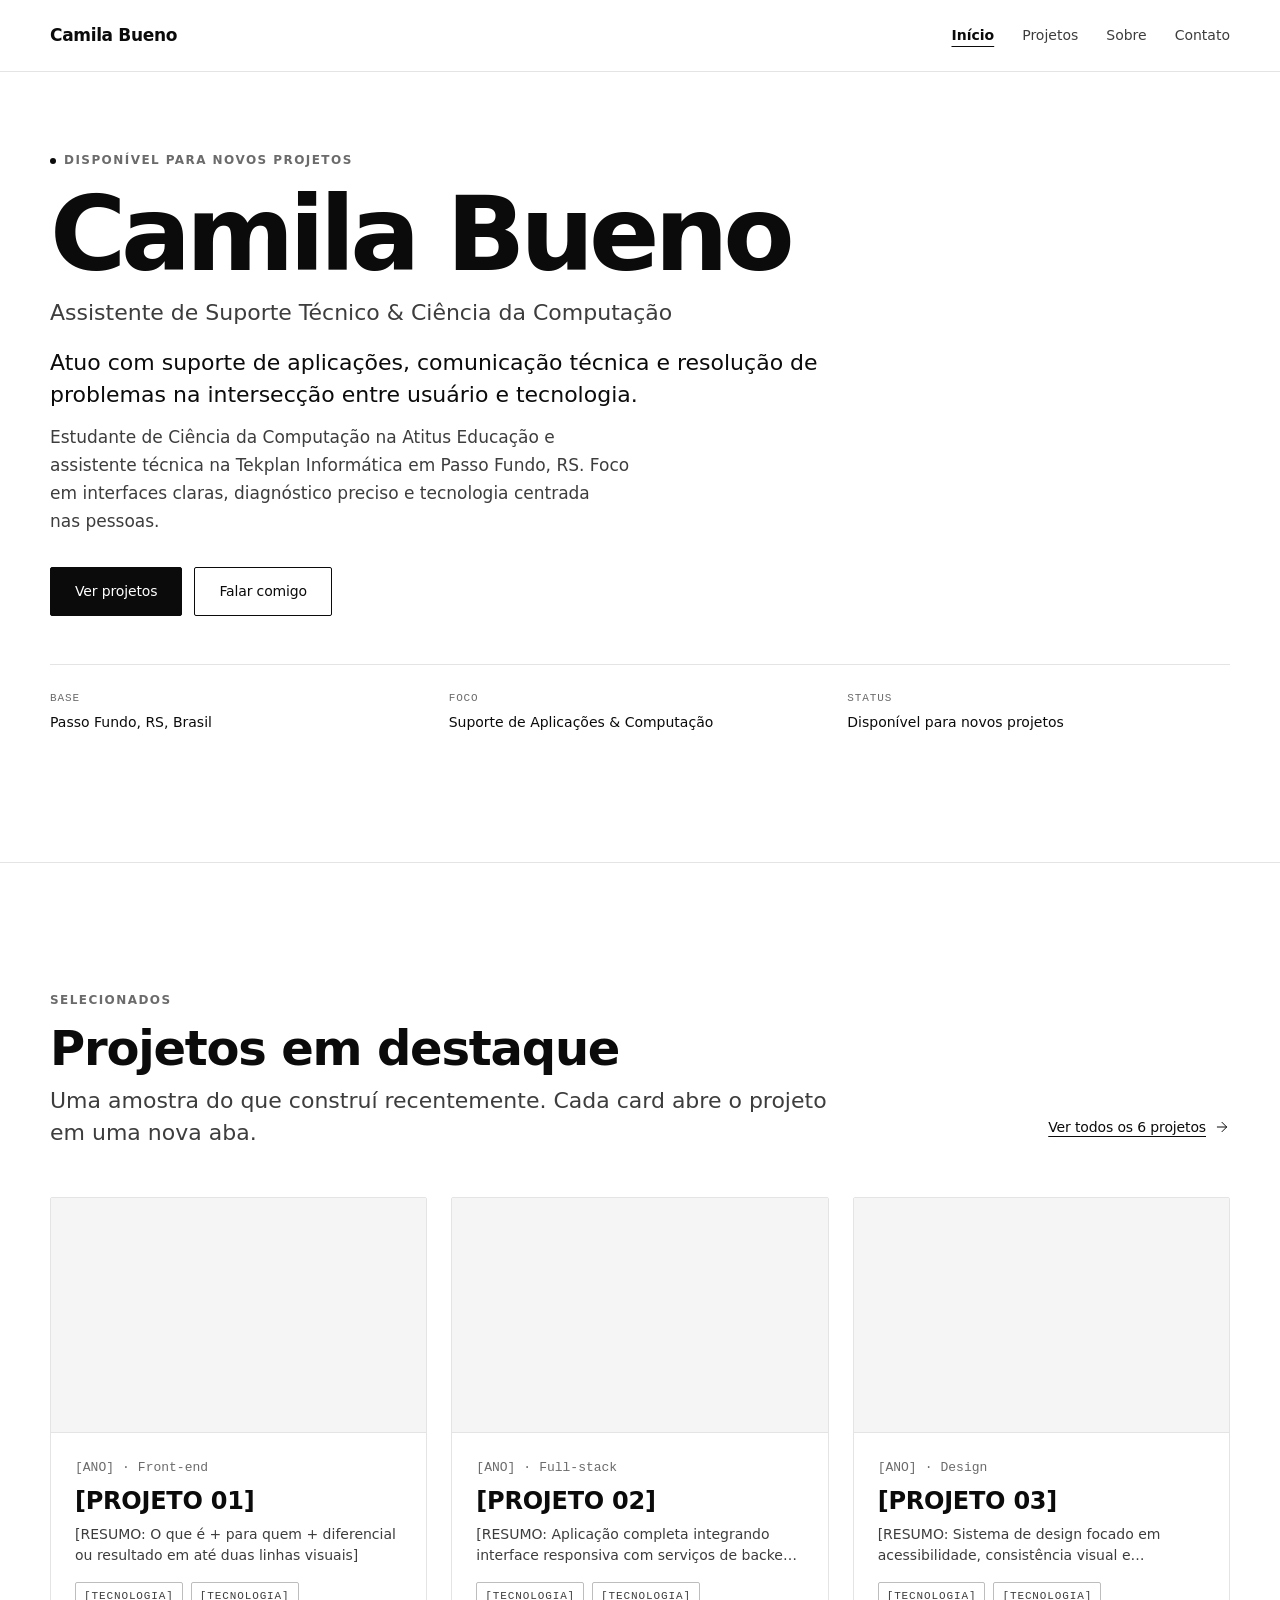
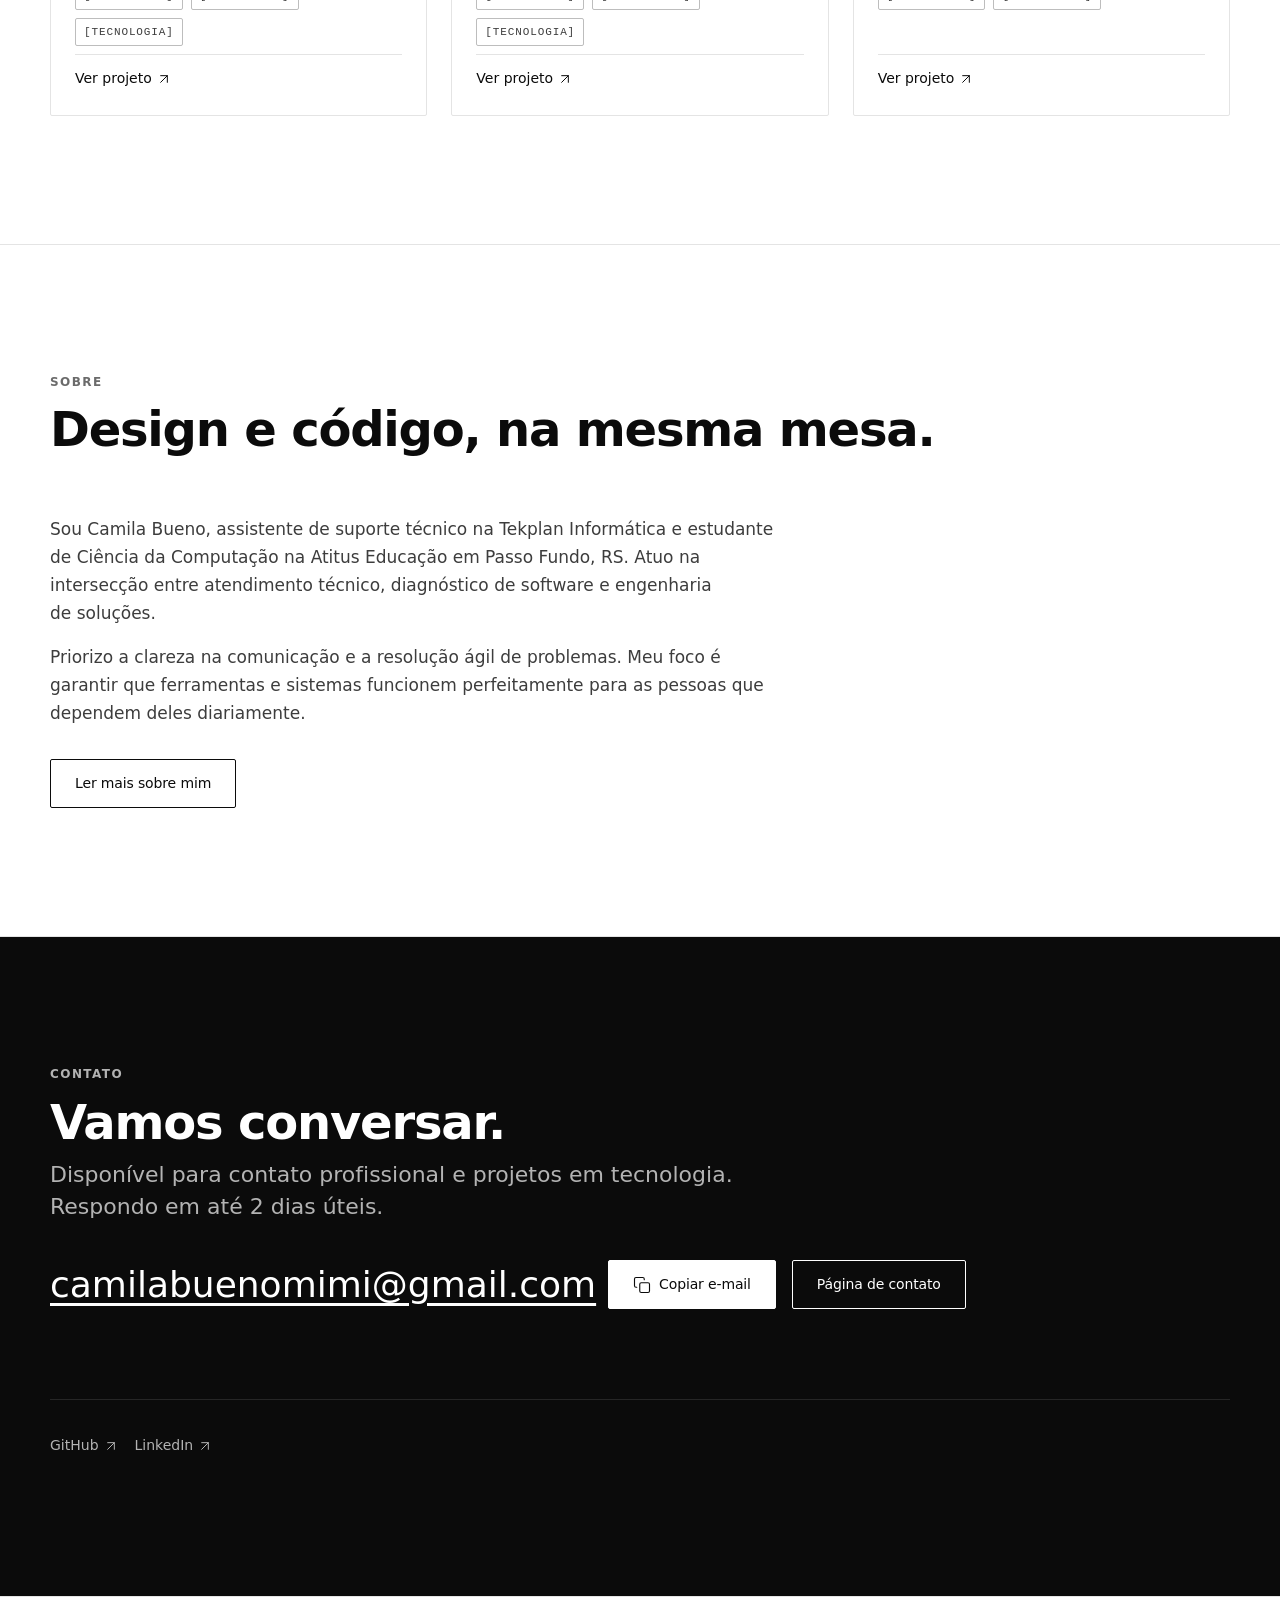
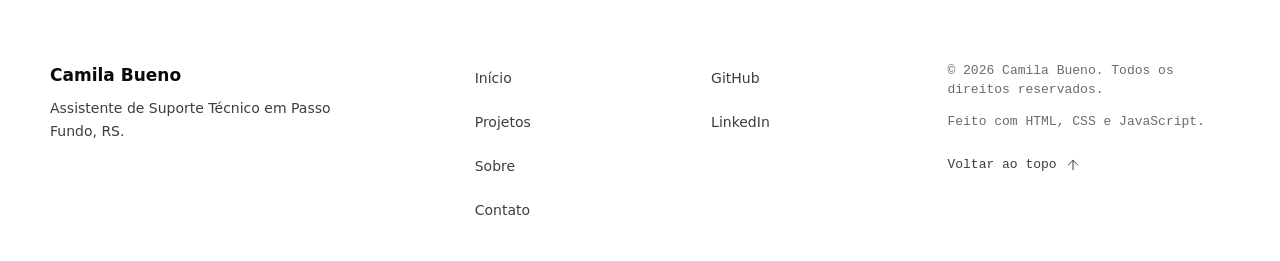
==== commit 044834cf: "feat: personaliza site com dados profissionais reais de Camila Bueno" ====
--- a/index.html
+++ b/index.html
@@ -3,21 +3,18 @@
 <head>
   <meta charset="UTF-8" />
   <meta name="viewport" content="width=device-width, initial-scale=1.0" />
-  <!-- TODO(content): substituir pelo nome real e cargo -->
-  <title>[SEU NOME] — [SEU CARGO]</title>
-  <!-- TODO(content): substituir pela descrição definitiva -->
-  <meta name="description" content="Portfólio de [SEU NOME], [SEU CARGO] em [CIDADE]. Projetos de [ÁREA] com foco em clareza, performance e detalhe." />
-  <!-- TODO(content): substituir pelo usuário real do GitHub -->
-  <link rel="canonical" href="https://[USUARIO].github.io/" />
+  <!-- Dados de SEO -->
+  <title>Camila Bueno — Assistente de Suporte Técnico &amp; Ciência da Computação</title>
+  <meta name="description" content="Portfólio de Camila Bueno, Assistente de Suporte Técnico na Tekplan Informática e graduanda em Ciência da Computação na Atitus Educação em Passo Fundo, RS." />
+  <link rel="canonical" href="https://camilabuenomimi-art.github.io/" />
 
   <!-- Open Graph textual -->
   <meta property="og:type" content="website" />
   <meta property="og:locale" content="pt_BR" />
-  <!-- TODO(content): substituir nome e dados OG -->
-  <meta property="og:site_name" content="[SEU NOME]" />
-  <meta property="og:title" content="[SEU NOME] — [SEU CARGO]" />
-  <meta property="og:description" content="Portfólio de [SEU NOME], [SEU CARGO] em [CIDADE]. Projetos de [ÁREA] com foco em clareza, performance e detalhe." />
-  <meta property="og:url" content="https://[USUARIO].github.io/" />
+  <meta property="og:site_name" content="Camila Bueno" />
+  <meta property="og:title" content="Camila Bueno — Assistente de Suporte Técnico &amp; Ciência da Computação" />
+  <meta property="og:description" content="Portfólio de Camila Bueno, Assistente de Suporte Técnico na Tekplan Informática e graduanda em Ciência da Computação na Atitus Educação em Passo Fundo, RS." />
+  <meta property="og:url" content="https://camilabuenomimi-art.github.io/" />
   <meta name="twitter:card" content="summary" />
   <meta name="theme-color" content="#ffffff" />
 
@@ -29,8 +26,7 @@
   <!-- Header Global -->
   <header class="site-header">
     <div class="container site-header__inner">
-      <!-- TODO(content): substituir pelo nome real ou marca -->
-      <a href="index.html" class="brand" aria-label="Página inicial">[SEU NOME]</a>
+      <a href="index.html" class="brand" aria-label="Página inicial">Camila Bueno</a>
 
       <nav class="site-nav" aria-label="Navegação principal">
         <ul class="site-nav__list">
@@ -74,16 +70,13 @@
           <span>Disponível para novos projetos</span>
         </div>
 
-        <!-- TODO(content): substituir pelo nome real -->
-        <h1 class="hero__title">[SEU NOME]</h1>
-
-        <!-- TODO(content): substituir pelo cargo e foco -->
-        <p class="hero__role">[SEU CARGO] — [FOCO]</p>
-
-        <p class="hero__lead">Construo produtos digitais com clareza, performance e atenção ao detalhe. Do problema à interface final, sem ruído.</p>
-
-        <!-- TODO(content): substituir pelos dados reais -->
-        <p class="hero__bio">Trabalho com [ÁREA] há [ANOS DE EXPERIÊNCIA] anos. Atualmente em [CIDADE], aberto a [TIPO DE OPORTUNIDADE].</p>
+        <h1 class="hero__title">Camila Bueno</h1>
+
+        <p class="hero__role">Assistente de Suporte Técnico &amp; Ciência da Computação</p>
+
+        <p class="hero__lead">Atuo com suporte de aplicações, comunicação técnica e resolução de problemas na intersecção entre usuário e tecnologia.</p>
+
+        <p class="hero__bio">Estudante de Ciência da Computação na Atitus Educação e assistente técnica na Tekplan Informática em Passo Fundo, RS. Foco em interfaces claras, diagnóstico preciso e tecnologia centrada nas pessoas.</p>
 
         <div class="hero__actions">
           <a href="#destaques" class="btn btn--primary">Ver projetos</a>
@@ -93,18 +86,15 @@
         <div class="hero__meta">
           <div class="hero__meta-item">
             <span class="hero__meta-label">Base</span>
-            <!-- TODO(content): substituir por cidade e país -->
-            <span class="hero__meta-value">[CIDADE], [PAÍS]</span>
+            <span class="hero__meta-value">Passo Fundo, RS, Brasil</span>
           </div>
           <div class="hero__meta-item">
             <span class="hero__meta-label">Foco</span>
-            <!-- TODO(content): substituir pelo foco profissional -->
-            <span class="hero__meta-value">[FOCO]</span>
+            <span class="hero__meta-value">Suporte de Aplicações &amp; Computação</span>
           </div>
           <div class="hero__meta-item">
             <span class="hero__meta-label">Status</span>
-            <!-- TODO(content): substituir pela disponibilidade -->
-            <span class="hero__meta-value">[DISPONIBILIDADE]</span>
+            <span class="hero__meta-value">Disponível para novos projetos</span>
           </div>
         </div>
       </div>
@@ -134,7 +124,7 @@
           <!-- Projeto 01 (Front-end) -->
           <article class="project-card" data-category="frontend">
             <!-- TODO(content): substituir pela URL do projeto -->
-            <a class="project-card__link" href="https://github.com/[USUARIO]/[REPO-01]" target="_blank" rel="noopener noreferrer">
+            <a class="project-card__link" href="https://github.com/camilabuenomimi-art/[REPO-01]" target="_blank" rel="noopener noreferrer">
               <figure class="project-card__media">
                 <!-- TODO(content): substituir alt da imagem -->
                 <img src="assets/img/projects/projeto-01.webp" alt="Tela do projeto [PROJETO 01] com visual monocromático e navegação fluida" width="1600" height="1000" loading="lazy" decoding="async" />
@@ -173,7 +163,7 @@
           <!-- Projeto 02 (Full-stack) -->
           <article class="project-card" data-category="fullstack">
             <!-- TODO(content): substituir pela URL do projeto -->
-            <a class="project-card__link" href="https://github.com/[USUARIO]/[REPO-02]" target="_blank" rel="noopener noreferrer">
+            <a class="project-card__link" href="https://github.com/camilabuenomimi-art/[REPO-02]" target="_blank" rel="noopener noreferrer">
               <figure class="project-card__media">
                 <!-- TODO(content): substituir alt da imagem -->
                 <img src="assets/img/projects/projeto-02.webp" alt="Tela do projeto [PROJETO 02] destacando interface de gerenciamento" width="1600" height="1000" loading="lazy" decoding="async" />
@@ -212,7 +202,7 @@
           <!-- Projeto 03 (Design) -->
           <article class="project-card" data-category="design">
             <!-- TODO(content): substituir pela URL do projeto -->
-            <a class="project-card__link" href="https://github.com/[USUARIO]/[REPO-03]" target="_blank" rel="noopener noreferrer">
+            <a class="project-card__link" href="https://github.com/camilabuenomimi-art/[REPO-03]" target="_blank" rel="noopener noreferrer">
               <figure class="project-card__media">
                 <!-- TODO(content): substituir alt da imagem -->
                 <img src="assets/img/projects/projeto-03.webp" alt="Tela do projeto [PROJETO 03] com documentação de design system" width="1600" height="1000" loading="lazy" decoding="async" />
@@ -259,9 +249,8 @@
         </div>
 
         <div class="about-bio" style="margin-bottom: var(--space-6);">
-          <!-- TODO(content): bio resumida com dados reais -->
-          <p>Sou [SEU NOME], [SEU CARGO] em [CIDADE]. Trabalho na interseção entre interface, produto e código, com foco em soluções simples para problemas complexos.</p>
-          <p>Prefiro entregas pequenas e bem acabadas a grandes lançamentos sem cuidado. Meu processo começa entendendo o contexto e termina com algo que as pessoas conseguem usar sem instruções.</p>
+          <p>Sou Camila Bueno, assistente de suporte técnico na Tekplan Informática e estudante de Ciência da Computação na Atitus Educação em Passo Fundo, RS. Atuo na intersecção entre atendimento técnico, diagnóstico de software e engenharia de soluções.</p>
+          <p>Priorizo a clareza na comunicação e a resolução ágil de problemas. Meu foco é garantir que ferramentas e sistemas funcionem perfeitamente para as pessoas que dependem deles diariamente.</p>
         </div>
 
         <a href="sobre.html" class="btn btn--secondary">Ler mais sobre mim</a>
@@ -273,16 +262,13 @@
       <div class="container">
         <span class="section-head__label">Contato</span>
         <h2 class="section-head__title">Vamos conversar.</h2>
-        <!-- TODO(content): substituir tipo de oportunidade e prazo -->
-        <p class="section-head__lead">Aberto a [TIPO DE OPORTUNIDADE]. Respondo em até [PRAZO].</p>
+        <p class="section-head__lead">Disponível para contato profissional e projetos em tecnologia. Respondo em até 2 dias úteis.</p>
 
         <div class="contact-strip__box">
           <div class="contact-strip__email-row">
-            <!-- TODO(content): substituir pelo e-mail real -->
-            <a href="mailto:[EMAIL]" class="contact-strip__email">[EMAIL]</a>
+            <a href="mailto:camilabuenomimi@gmail.com" class="contact-strip__email">camilabuenomimi@gmail.com</a>
             <div class="contact-strip__actions">
-              <!-- TODO(content): substituir data-email pelo e-mail real -->
-              <button type="button" class="btn btn--inverse" data-copy-email data-email="[EMAIL]" data-feedback-id="home-feedback">
+              <button type="button" class="btn btn--inverse" data-copy-email data-email="camilabuenomimi@gmail.com" data-feedback-id="home-feedback">
                 <svg class="icon icon-copy" width="18" height="18" viewBox="0 0 24 24" fill="none" stroke="currentColor" stroke-width="1.5" stroke-linecap="round" stroke-linejoin="round" aria-hidden="true" focusable="false">
                   <rect x="9" y="9" width="13" height="13" rx="2" ry="2"></rect>
                   <path d="M5 15H4a2 2 0 0 1-2-2V4a2 2 0 0 1 2-2h9a2 2 0 0 1 2 2v1"></path>
@@ -296,8 +282,7 @@
           <span class="copy-feedback" data-copy-feedback="home-feedback" aria-live="polite" style="color: var(--color-inverse-muted);"></span>
 
           <div class="contact-strip__socials">
-            <!-- TODO(content): substituir links reais -->
-            <a href="https://github.com/[USUARIO]" class="contact-strip__social-link" target="_blank" rel="noopener noreferrer">
+            <a href="https://github.com/camilabuenomimi-art" class="contact-strip__social-link" target="_blank" rel="noopener noreferrer">
               GitHub
               <span class="sr-only">(abre em nova aba)</span>
               <svg class="icon" width="16" height="16" viewBox="0 0 24 24" fill="none" stroke="currentColor" stroke-width="1.5" stroke-linecap="round" stroke-linejoin="round" aria-hidden="true" focusable="false">
@@ -305,7 +290,7 @@
                 <polyline points="7 7 17 7 17 17"></polyline>
               </svg>
             </a>
-            <a href="https://www.linkedin.com/in/[USUARIO]/" class="contact-strip__social-link" target="_blank" rel="noopener noreferrer">
+            <a href="https://www.linkedin.com/in/camila-bueno-/" class="contact-strip__social-link" target="_blank" rel="noopener noreferrer">
               LinkedIn
               <span class="sr-only">(abre em nova aba)</span>
               <svg class="icon" width="16" height="16" viewBox="0 0 24 24" fill="none" stroke="currentColor" stroke-width="1.5" stroke-linecap="round" stroke-linejoin="round" aria-hidden="true" focusable="false">
@@ -323,9 +308,8 @@
   <footer class="site-footer">
     <div class="container site-footer__grid">
       <div>
-        <!-- TODO(content): substituir pelo nome real e cargo -->
-        <p class="site-footer__brand-title">[SEU NOME]</p>
-        <p class="site-footer__tagline">[SEU CARGO] em [CIDADE].</p>
+        <p class="site-footer__brand-title">Camila Bueno</p>
+        <p class="site-footer__tagline">Assistente de Suporte Técnico em Passo Fundo, RS.</p>
       </div>
 
       <nav aria-label="Navegação secundária do rodapé">
@@ -338,22 +322,20 @@
       </nav>
 
       <ul class="site-footer__social-list" aria-label="Redes sociais">
-        <!-- TODO(content): links sociais -->
         <li>
-          <a href="https://github.com/[USUARIO]" class="site-footer__link" target="_blank" rel="noopener noreferrer">
+          <a href="https://github.com/camilabuenomimi-art" class="site-footer__link" target="_blank" rel="noopener noreferrer">
             GitHub <span class="sr-only">(abre em nova aba)</span>
           </a>
         </li>
         <li>
-          <a href="https://www.linkedin.com/in/[USUARIO]/" class="site-footer__link" target="_blank" rel="noopener noreferrer">
+          <a href="https://www.linkedin.com/in/camila-bueno-/" class="site-footer__link" target="_blank" rel="noopener noreferrer">
             LinkedIn <span class="sr-only">(abre em nova aba)</span>
           </a>
         </li>
       </ul>
 
       <div class="site-footer__meta">
-        <!-- TODO(content): copyright -->
-        <p>© <span data-year>2026</span> [SEU NOME]. Todos os direitos reservados.</p>
+        <p>© <span data-year>2026</span> Camila Bueno. Todos os direitos reservados.</p>
         <p>Feito com HTML, CSS e JavaScript.</p>
         <a href="#inicio" class="site-footer__back-to-top" data-back-to-top>
           Voltar ao topo
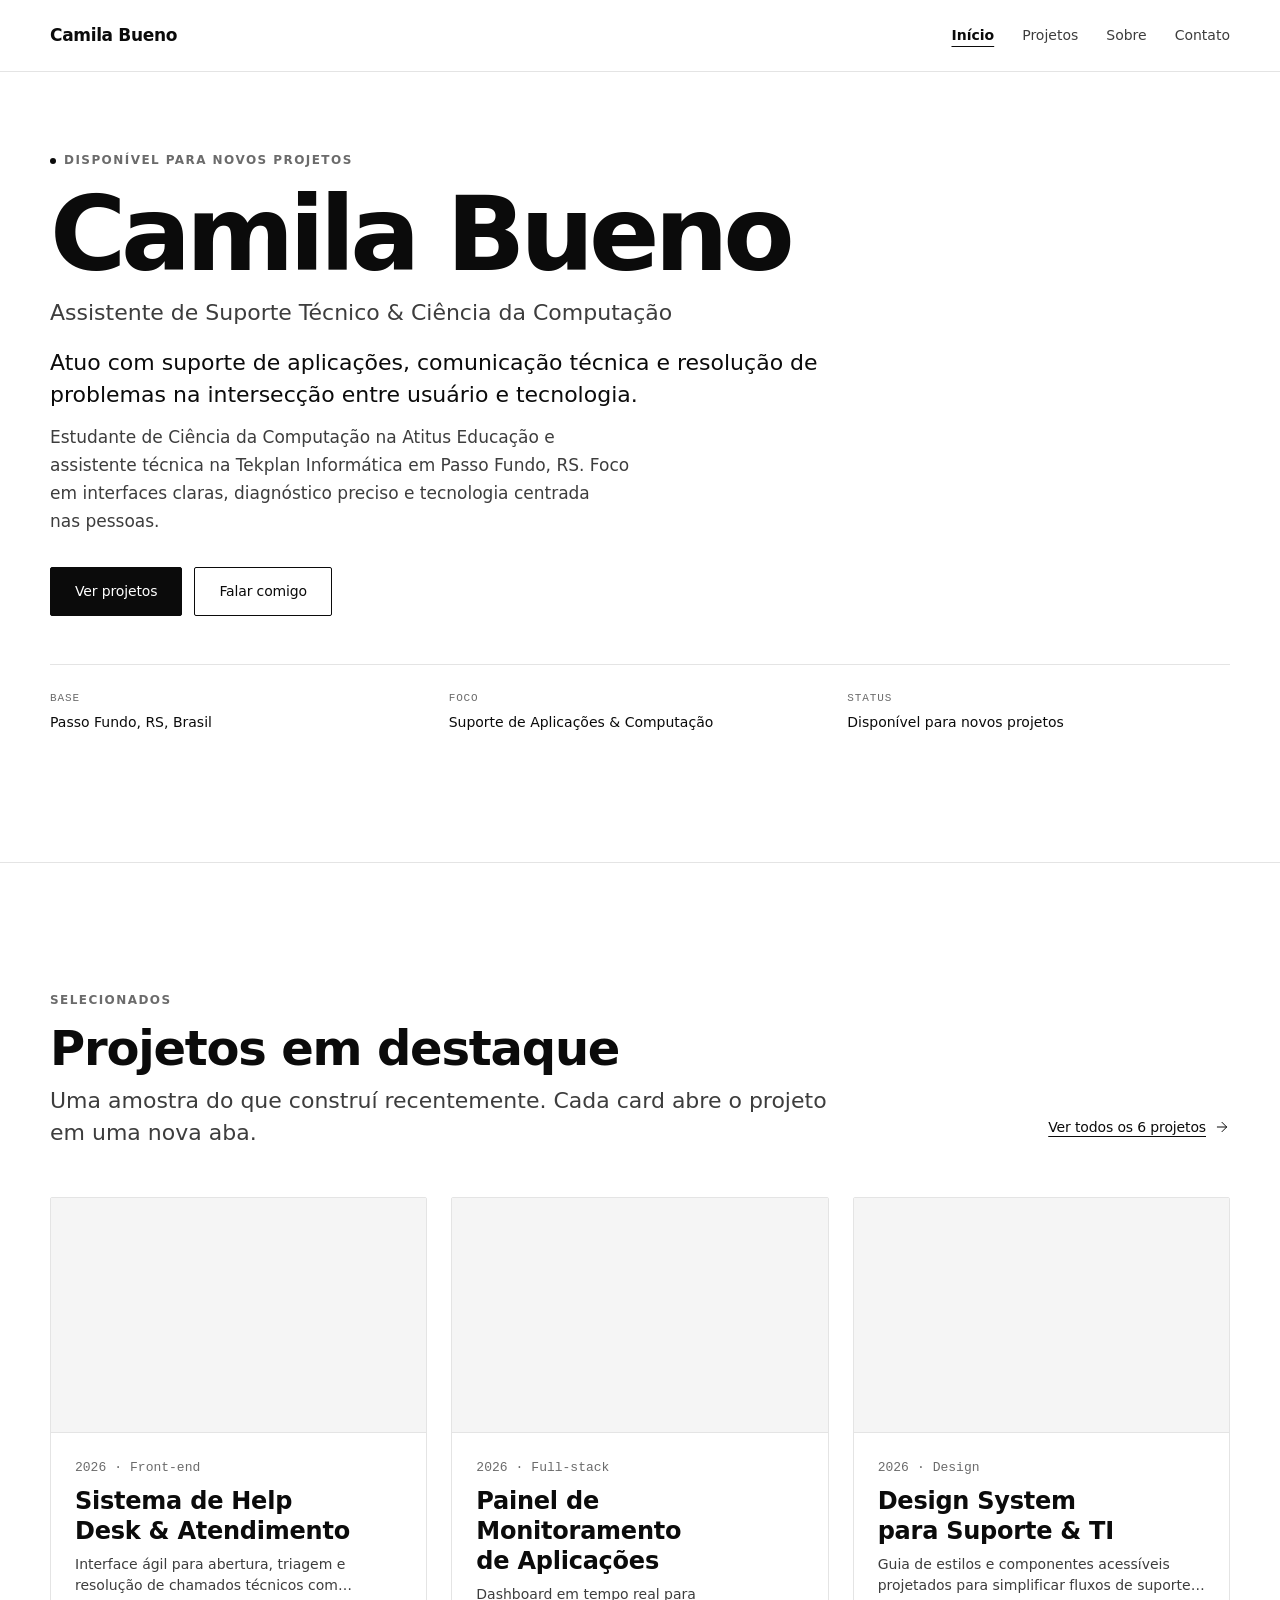
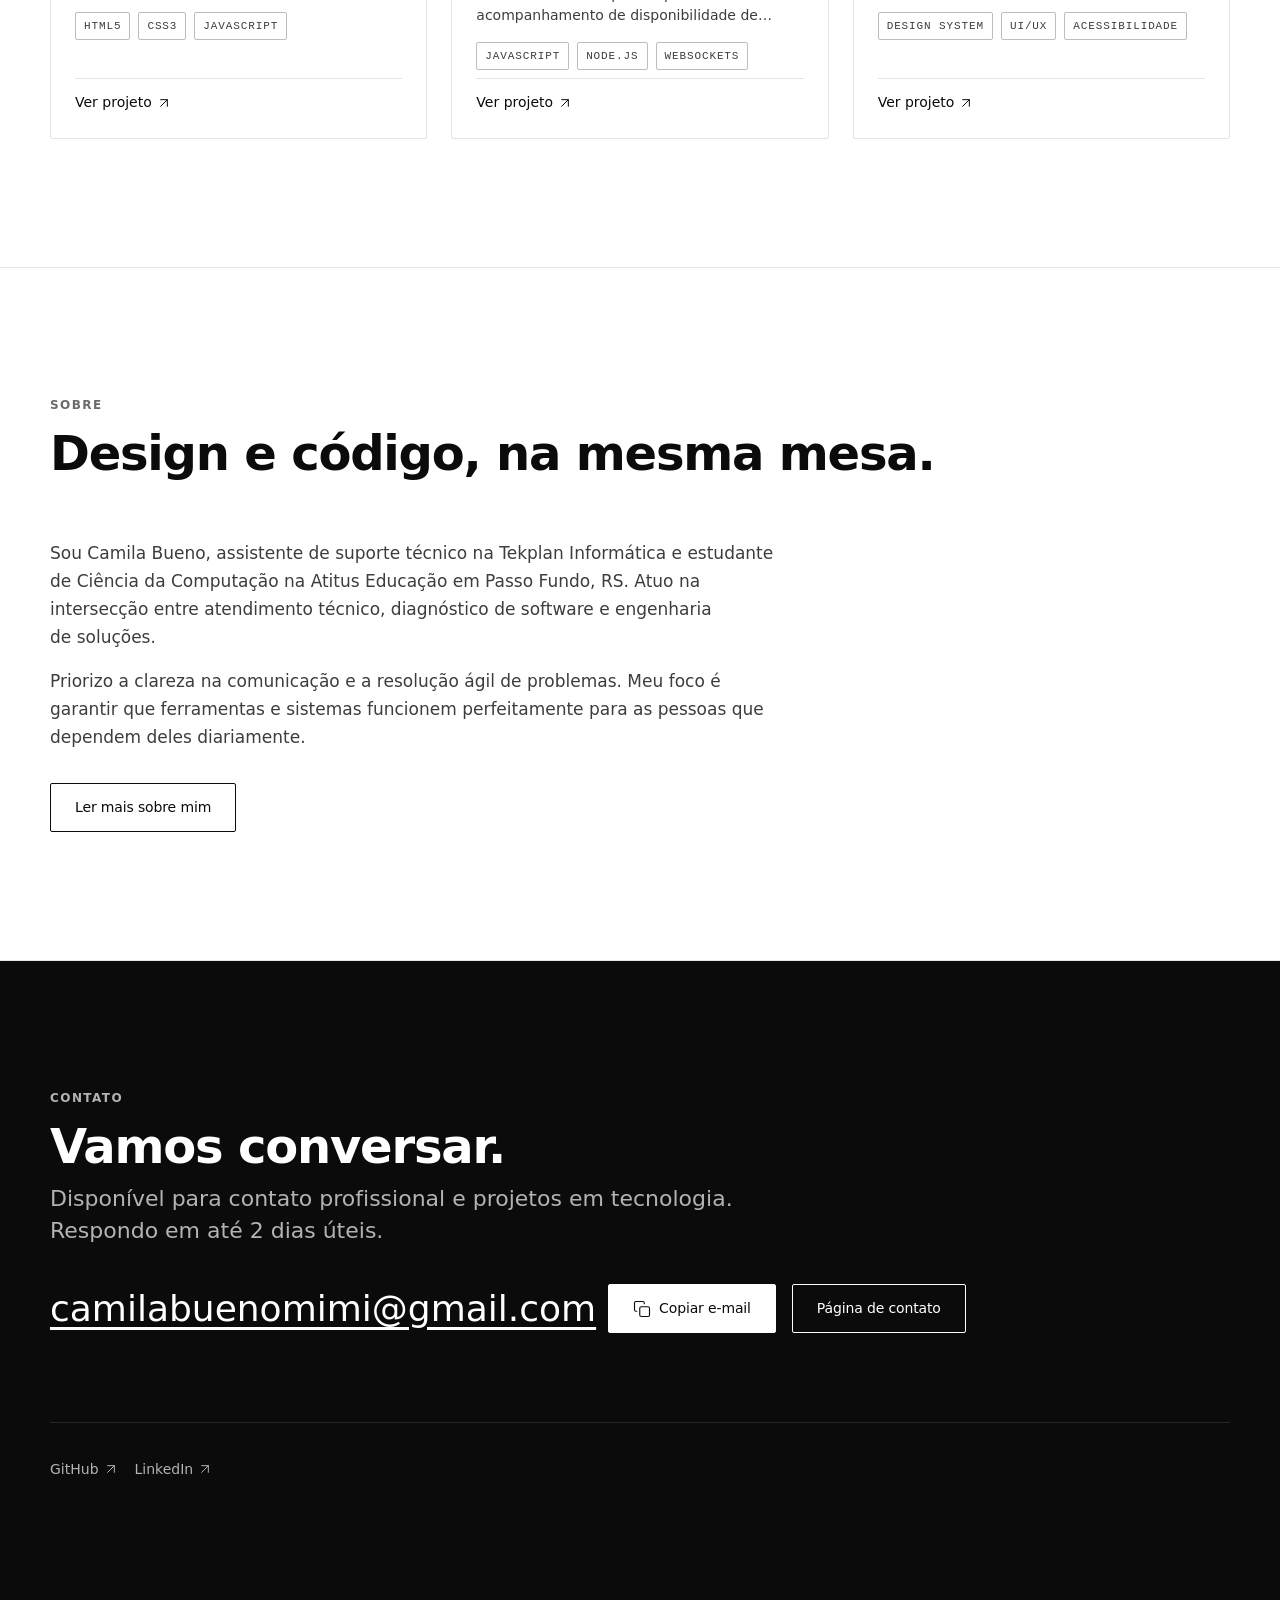
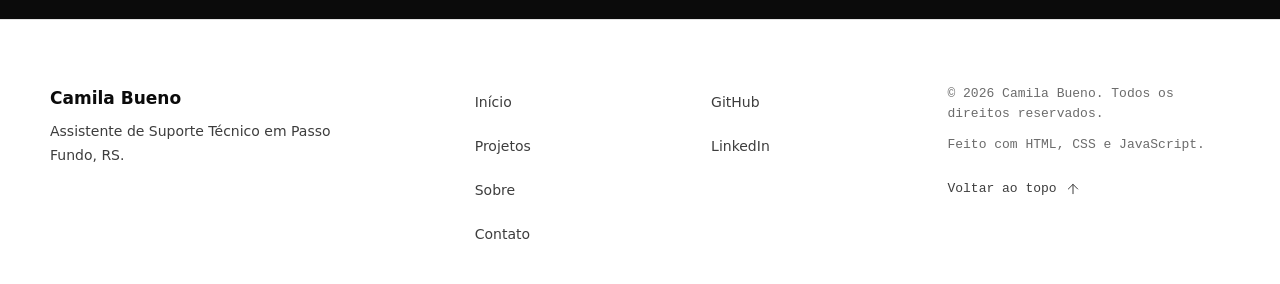
==== commit 40268162: "feat: substitui placeholders de projetos por aplicacoes alinhadas ao perfil de suporte e computacao" ====
--- a/index.html
+++ b/index.html
@@ -123,28 +123,22 @@
         <div class="projects-grid">
           <!-- Projeto 01 (Front-end) -->
           <article class="project-card" data-category="frontend">
-            <!-- TODO(content): substituir pela URL do projeto -->
-            <a class="project-card__link" href="https://github.com/camilabuenomimi-art/[REPO-01]" target="_blank" rel="noopener noreferrer">
+            <a class="project-card__link" href="https://github.com/camilabuenomimi-art/helpdesk-app" target="_blank" rel="noopener noreferrer">
               <figure class="project-card__media">
-                <!-- TODO(content): substituir alt da imagem -->
-                <img src="assets/img/projects/projeto-01.webp" alt="Tela do projeto [PROJETO 01] com visual monocromático e navegação fluida" width="1600" height="1000" loading="lazy" decoding="async" />
+                <img src="assets/img/projects/projeto-01.webp" alt="Tela do sistema de help desk com triagem de chamados e filtros de prioridade" width="1600" height="1000" loading="lazy" decoding="async" />
               </figure>
               <div class="project-card__body">
                 <p class="project-card__meta">
-                  <!-- TODO(content): ano do projeto -->
-                  <span>[ANO]</span>
+                  <span>2026</span>
                   <span aria-hidden="true">·</span>
                   <span>Front-end</span>
                 </p>
-                <!-- TODO(content): título do projeto -->
-                <h3 class="project-card__title">[PROJETO 01]</h3>
-                <!-- TODO(content): resumo do projeto (máx 160 caracteres) -->
-                <p class="project-card__summary">[RESUMO: O que é + para quem + diferencial ou resultado em até duas linhas visuais]</p>
+                <h3 class="project-card__title">Sistema de Help Desk &amp; Atendimento</h3>
+                <p class="project-card__summary">Interface ágil para abertura, triagem e resolução de chamados técnicos com indicadores de SLA e tempo de resposta.</p>
                 <ul class="tag-list" aria-label="Tecnologias utilizadas">
-                  <!-- TODO(content): tecnologias -->
-                  <li class="tag">[TECNOLOGIA]</li>
-                  <li class="tag">[TECNOLOGIA]</li>
-                  <li class="tag">[TECNOLOGIA]</li>
+                  <li class="tag">HTML5</li>
+                  <li class="tag">CSS3</li>
+                  <li class="tag">JavaScript</li>
                 </ul>
                 <div class="project-card__footer">
                   <span class="project-card__cta">
@@ -162,28 +156,22 @@
 
           <!-- Projeto 02 (Full-stack) -->
           <article class="project-card" data-category="fullstack">
-            <!-- TODO(content): substituir pela URL do projeto -->
-            <a class="project-card__link" href="https://github.com/camilabuenomimi-art/[REPO-02]" target="_blank" rel="noopener noreferrer">
+            <a class="project-card__link" href="https://github.com/camilabuenomimi-art/app-monitor" target="_blank" rel="noopener noreferrer">
               <figure class="project-card__media">
-                <!-- TODO(content): substituir alt da imagem -->
-                <img src="assets/img/projects/projeto-02.webp" alt="Tela do projeto [PROJETO 02] destacando interface de gerenciamento" width="1600" height="1000" loading="lazy" decoding="async" />
+                <img src="assets/img/projects/projeto-02.webp" alt="Painel de monitoramento de aplicações com status de serviços e logs em tempo real" width="1600" height="1000" loading="lazy" decoding="async" />
               </figure>
               <div class="project-card__body">
                 <p class="project-card__meta">
-                  <!-- TODO(content): ano do projeto -->
-                  <span>[ANO]</span>
+                  <span>2026</span>
                   <span aria-hidden="true">·</span>
                   <span>Full-stack</span>
                 </p>
-                <!-- TODO(content): título do projeto -->
-                <h3 class="project-card__title">[PROJETO 02]</h3>
-                <!-- TODO(content): resumo do projeto -->
-                <p class="project-card__summary">[RESUMO: Aplicação completa integrando interface responsiva com serviços de backend rápidos]</p>
+                <h3 class="project-card__title">Painel de Monitoramento de Aplicações</h3>
+                <p class="project-card__summary">Dashboard em tempo real para acompanhamento de disponibilidade de serviços, métricas de rede e histórico de erros.</p>
                 <ul class="tag-list" aria-label="Tecnologias utilizadas">
-                  <!-- TODO(content): tecnologias -->
-                  <li class="tag">[TECNOLOGIA]</li>
-                  <li class="tag">[TECNOLOGIA]</li>
-                  <li class="tag">[TECNOLOGIA]</li>
+                  <li class="tag">JavaScript</li>
+                  <li class="tag">Node.js</li>
+                  <li class="tag">WebSockets</li>
                 </ul>
                 <div class="project-card__footer">
                   <span class="project-card__cta">
@@ -201,27 +189,22 @@
 
           <!-- Projeto 03 (Design) -->
           <article class="project-card" data-category="design">
-            <!-- TODO(content): substituir pela URL do projeto -->
-            <a class="project-card__link" href="https://github.com/camilabuenomimi-art/[REPO-03]" target="_blank" rel="noopener noreferrer">
+            <a class="project-card__link" href="https://github.com/camilabuenomimi-art/support-design-system" target="_blank" rel="noopener noreferrer">
               <figure class="project-card__media">
-                <!-- TODO(content): substituir alt da imagem -->
-                <img src="assets/img/projects/projeto-03.webp" alt="Tela do projeto [PROJETO 03] com documentação de design system" width="1600" height="1000" loading="lazy" decoding="async" />
+                <img src="assets/img/projects/projeto-03.webp" alt="Design system com componentes acessíveis e formulários para aplicações técnicas" width="1600" height="1000" loading="lazy" decoding="async" />
               </figure>
               <div class="project-card__body">
                 <p class="project-card__meta">
-                  <!-- TODO(content): ano do projeto -->
-                  <span>[ANO]</span>
+                  <span>2026</span>
                   <span aria-hidden="true">·</span>
                   <span>Design</span>
                 </p>
-                <!-- TODO(content): título do projeto -->
-                <h3 class="project-card__title">[PROJETO 03]</h3>
-                <!-- TODO(content): resumo do projeto -->
-                <p class="project-card__summary">[RESUMO: Sistema de design focado em acessibilidade, consistência visual e componentes reutilizáveis]</p>
+                <h3 class="project-card__title">Design System para Suporte &amp; TI</h3>
+                <p class="project-card__summary">Guia de estilos e componentes acessíveis projetados para simplificar fluxos de suporte e reduzir erros de operação.</p>
                 <ul class="tag-list" aria-label="Tecnologias utilizadas">
-                  <!-- TODO(content): tecnologias -->
-                  <li class="tag">[TECNOLOGIA]</li>
-                  <li class="tag">[TECNOLOGIA]</li>
+                  <li class="tag">Design System</li>
+                  <li class="tag">UI/UX</li>
+                  <li class="tag">Acessibilidade</li>
                 </ul>
                 <div class="project-card__footer">
                   <span class="project-card__cta">
